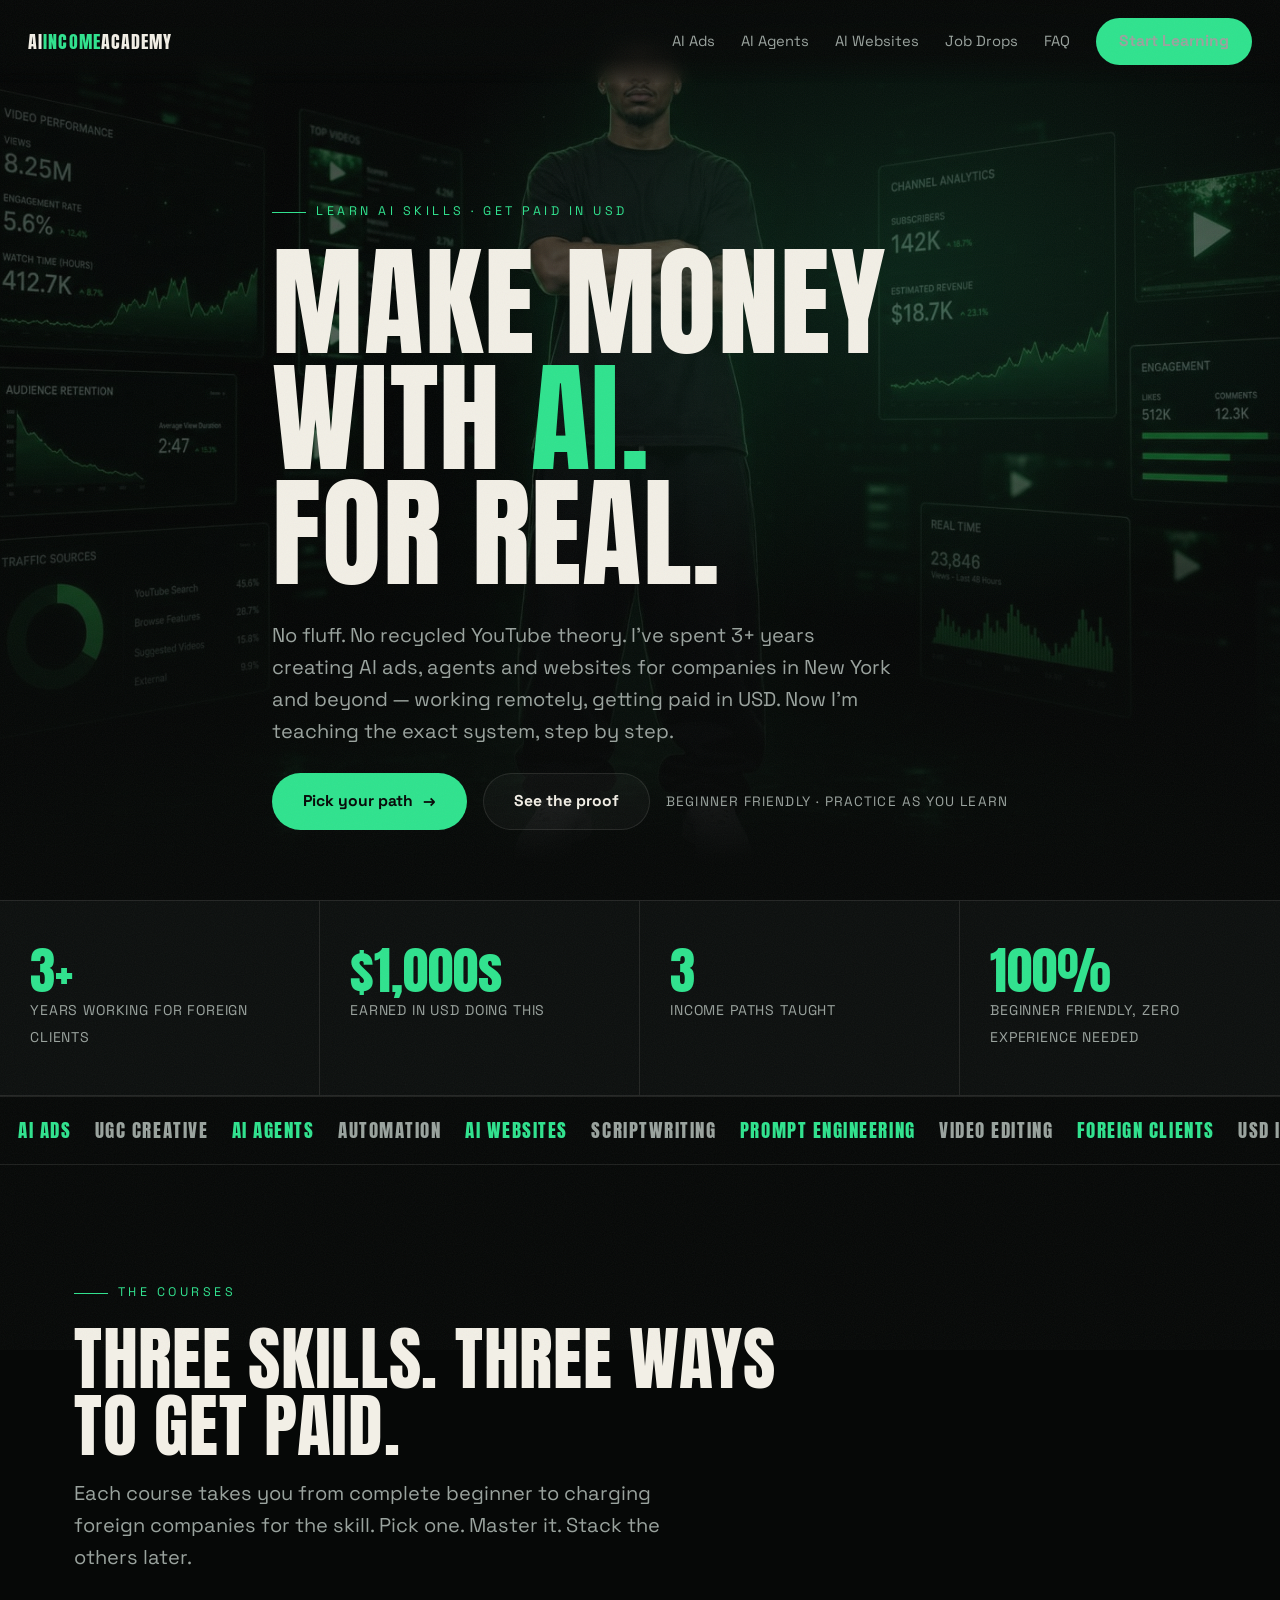
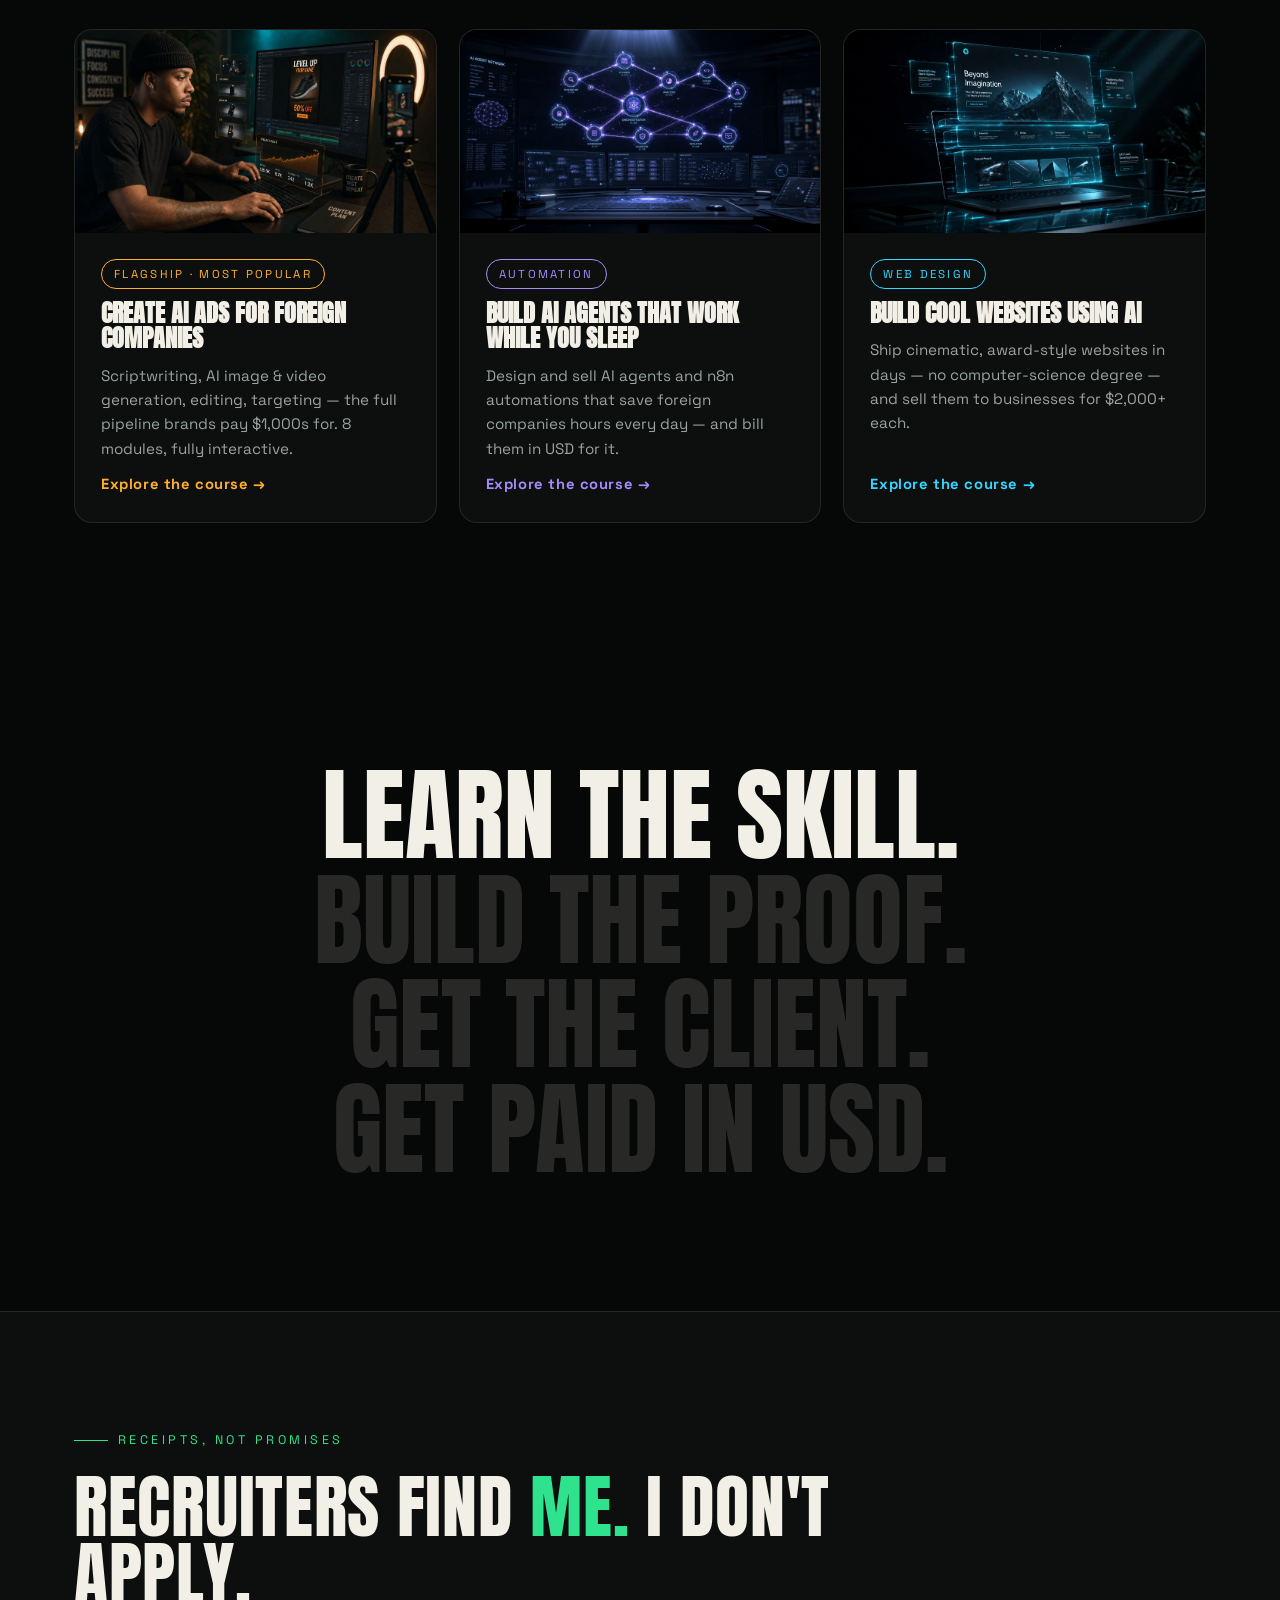
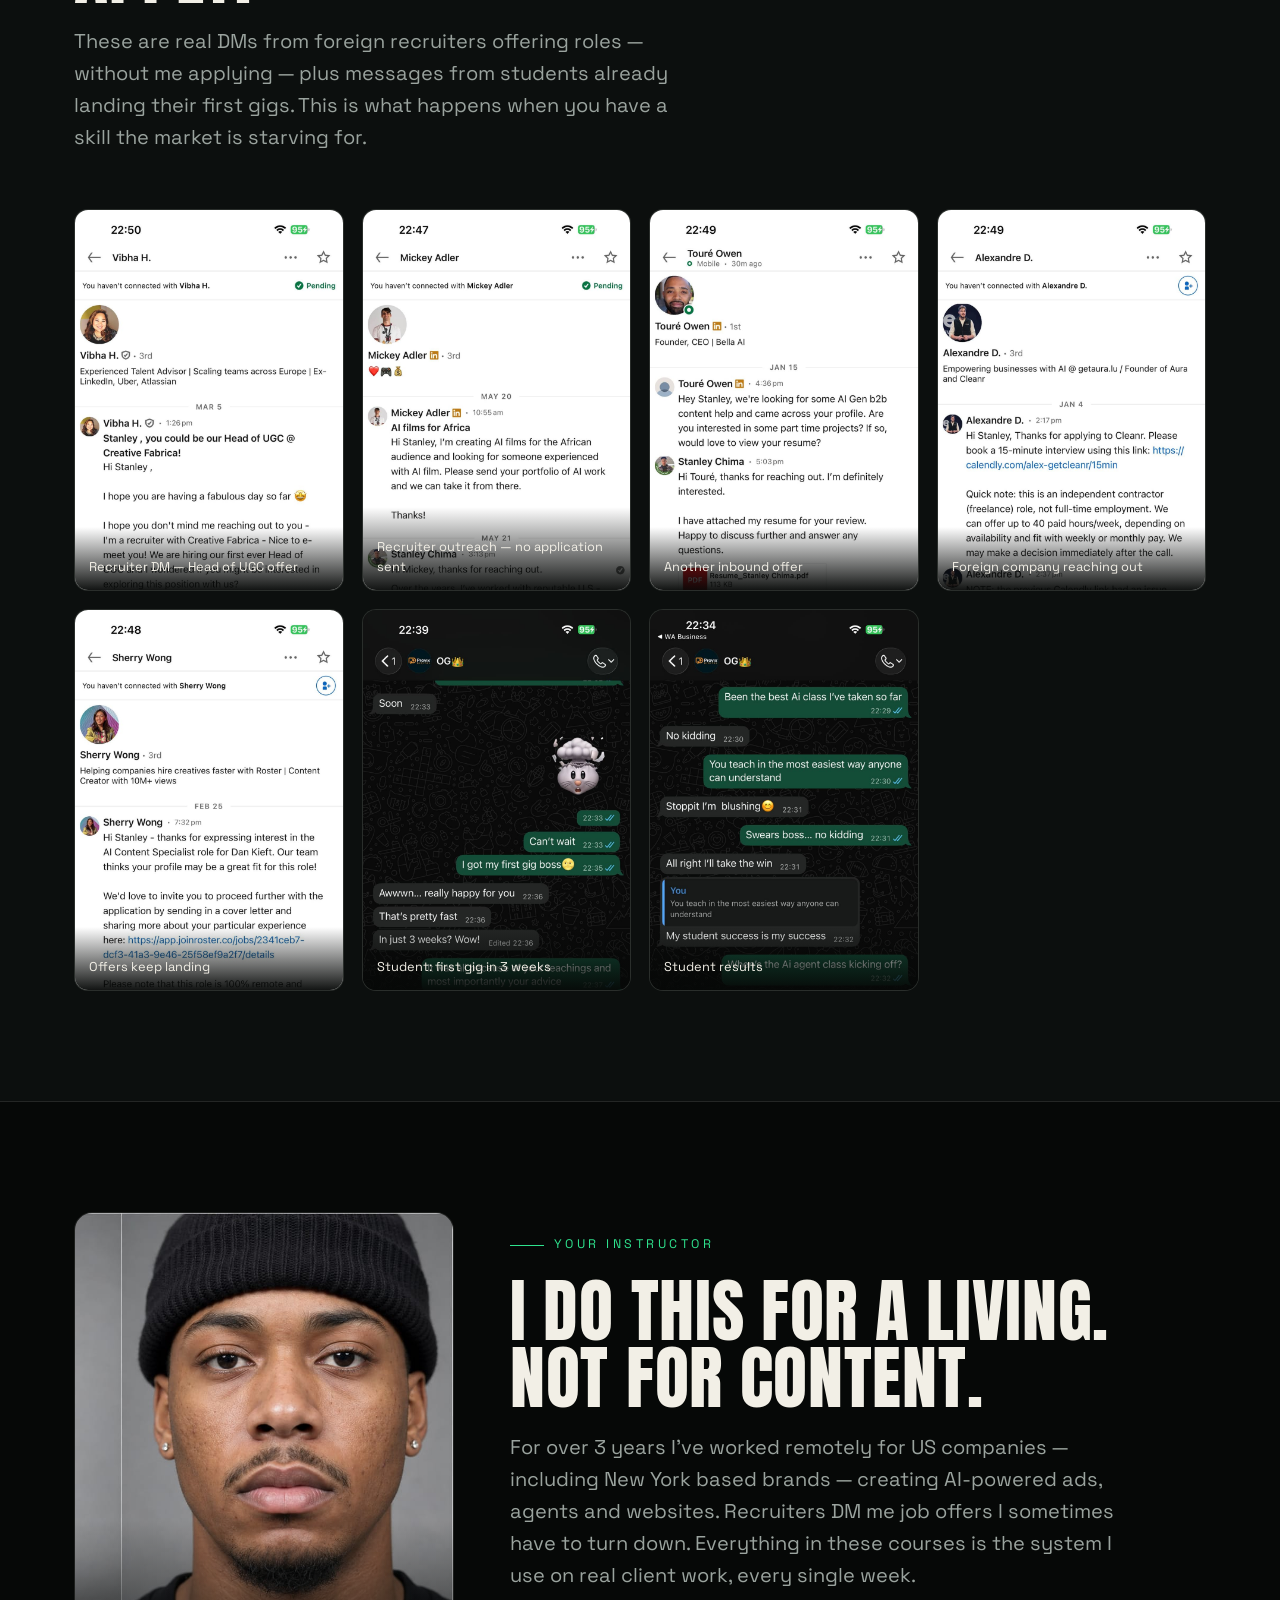
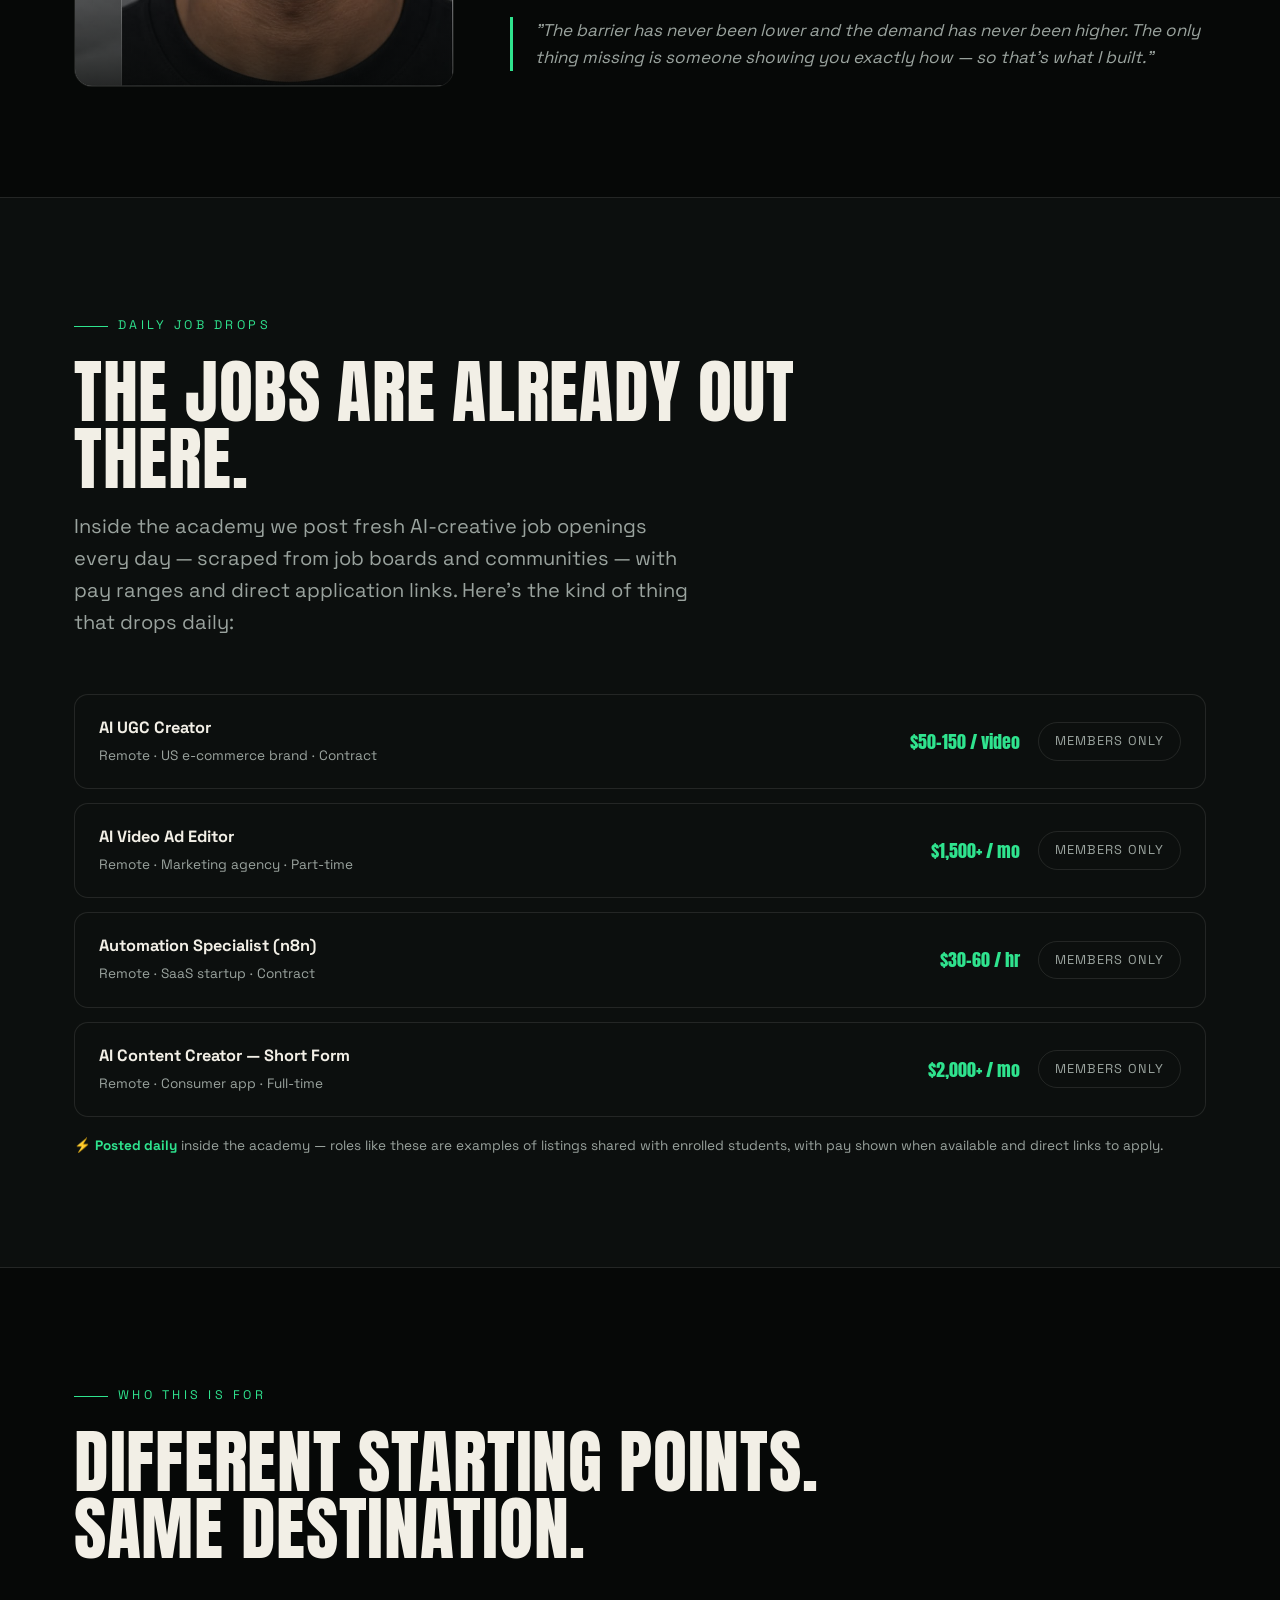
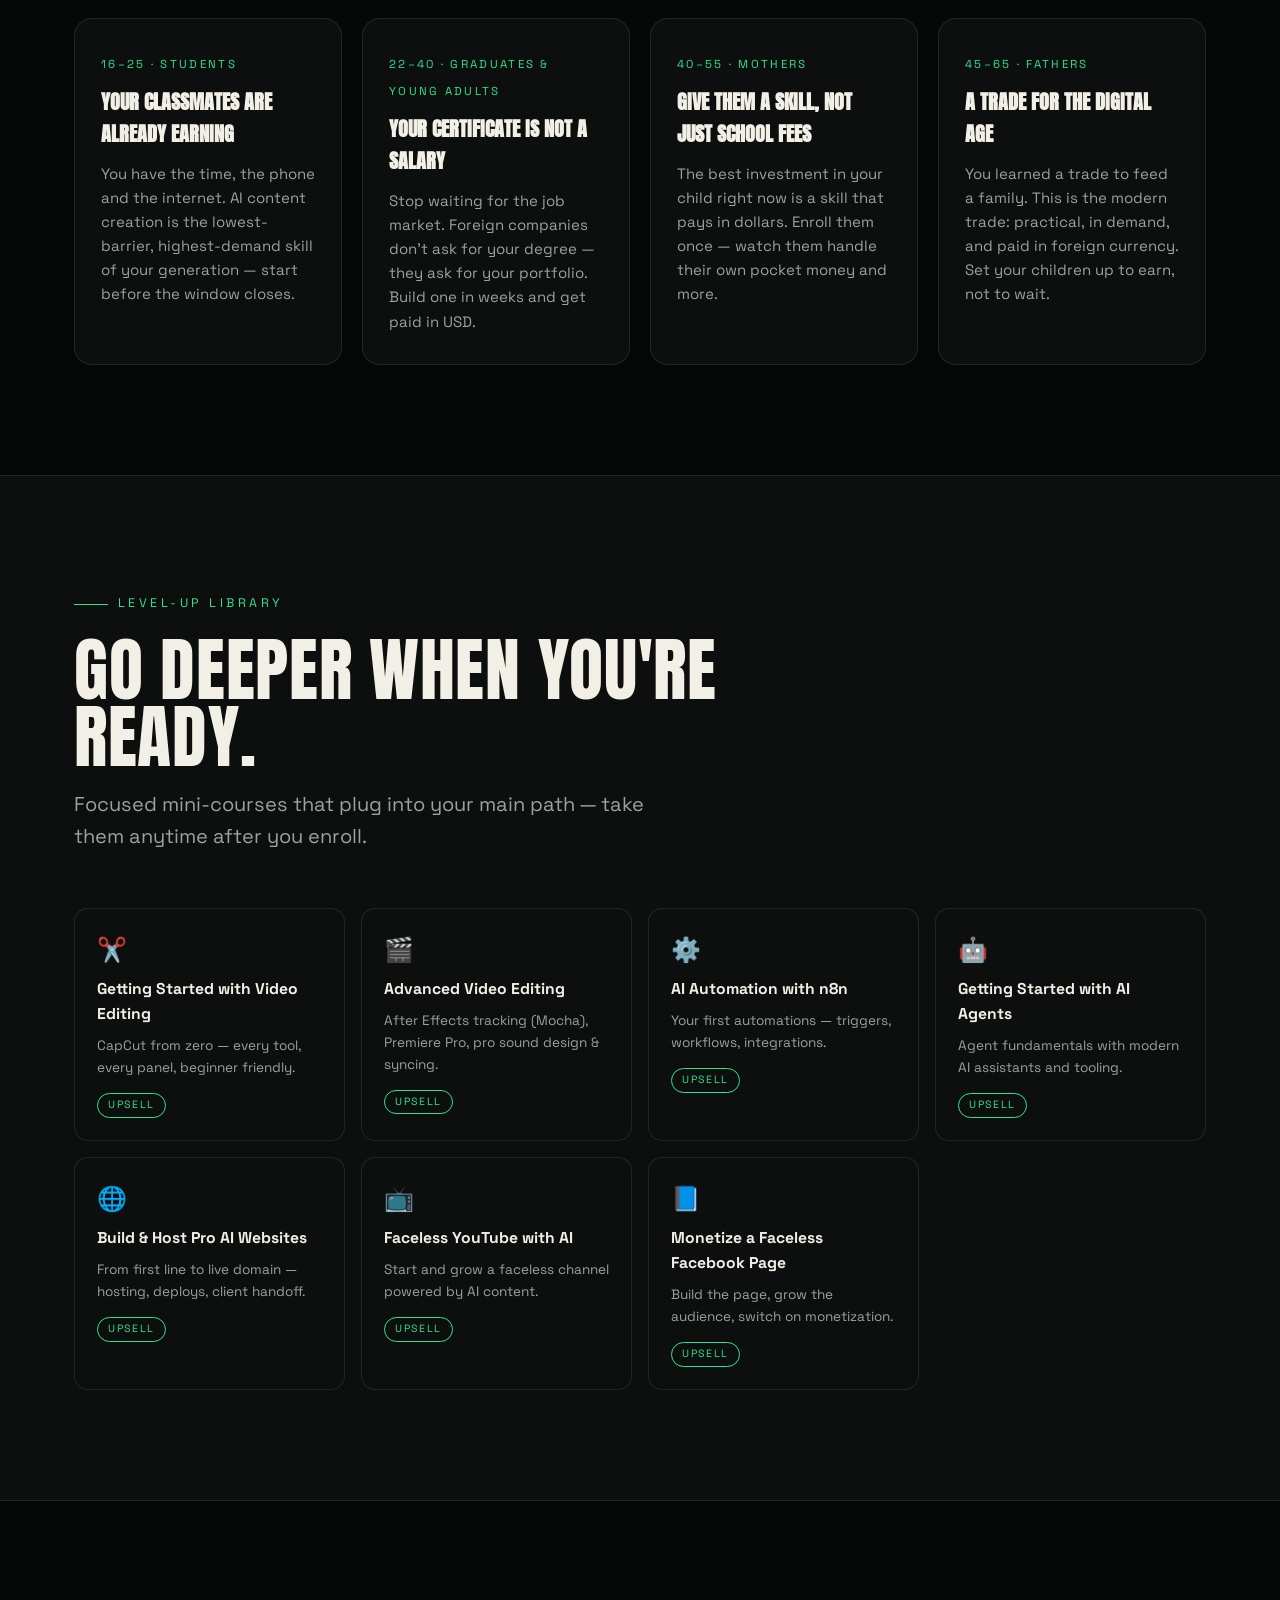
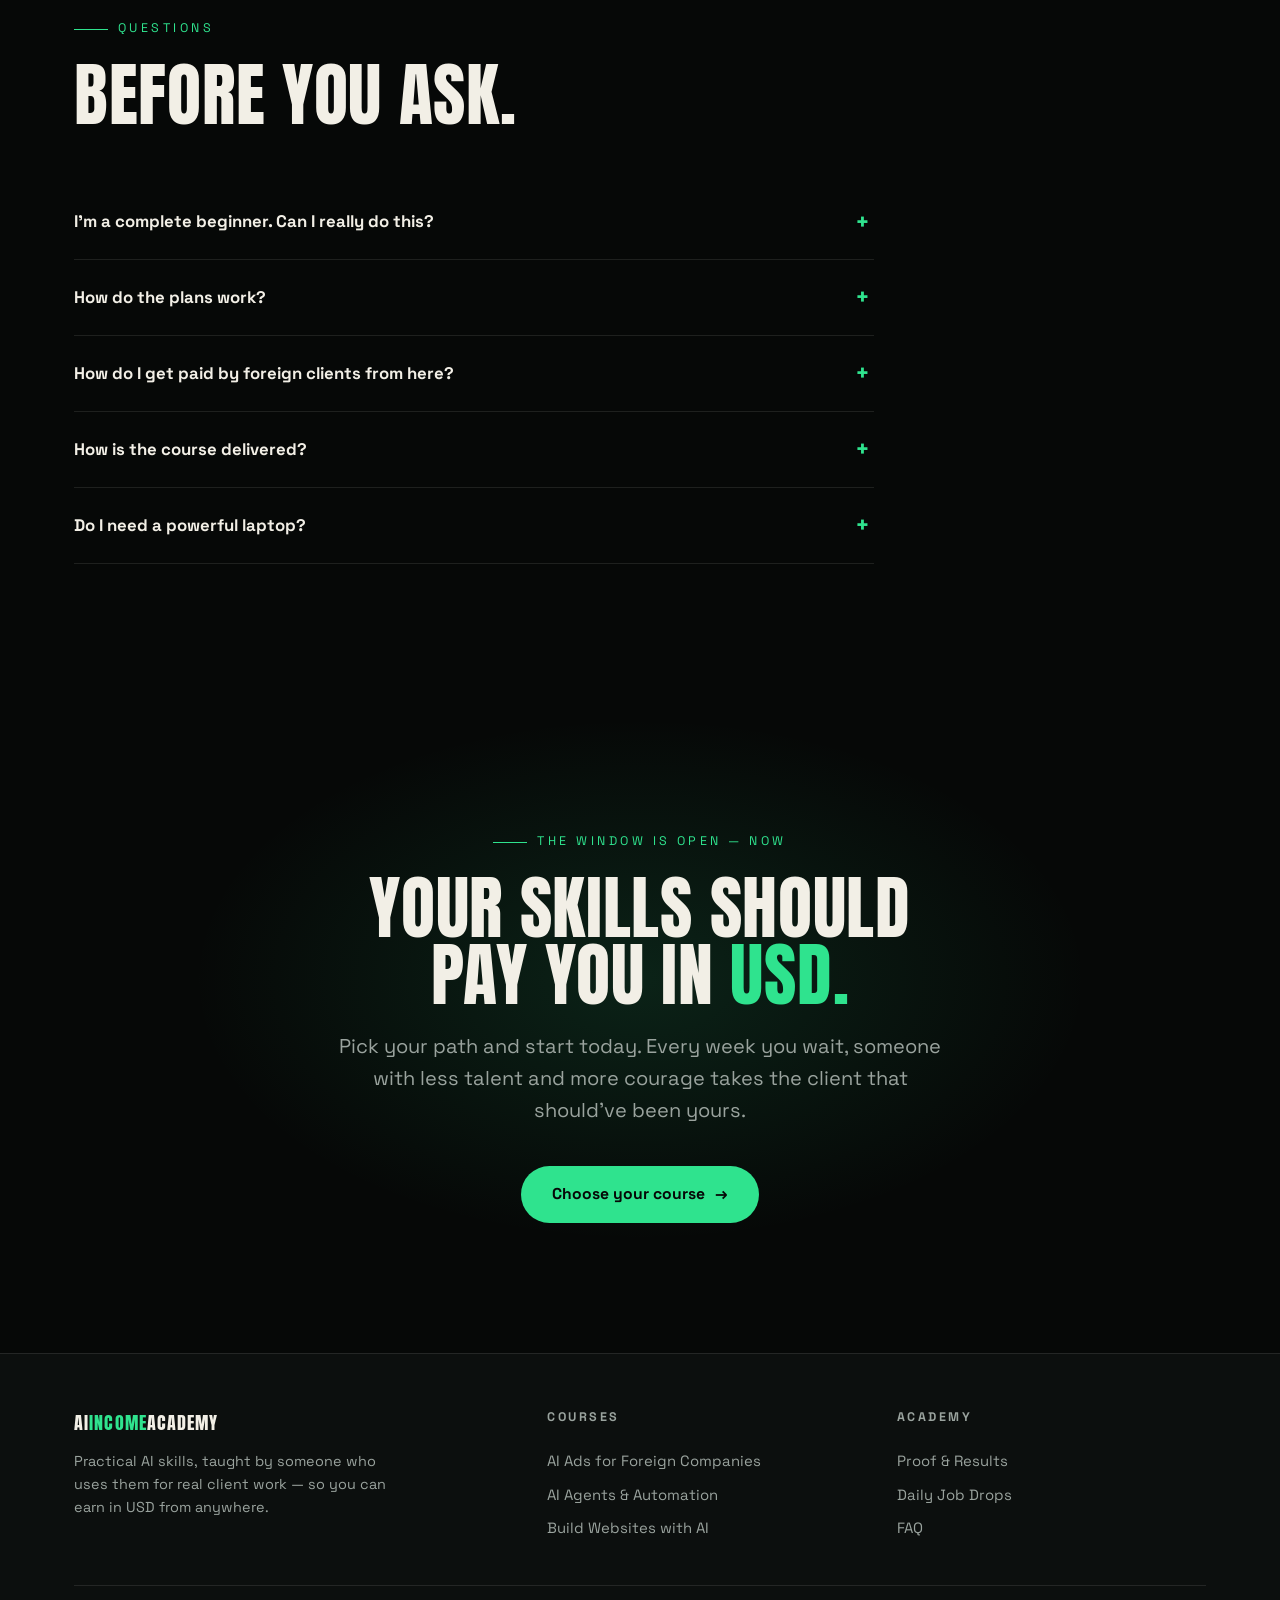
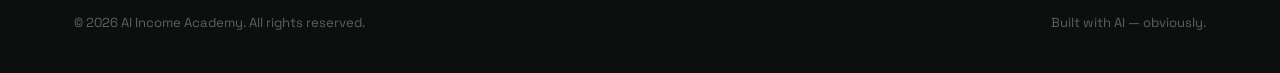
==== index.html @ a50d6d10 "AI Income Academy: cinematic landing pages for the Make Money with AI courses Hub + three course lan" ====
<!doctype html>
<html lang="en">
<head>
  <meta charset="utf-8" />
  <meta name="viewport" content="width=device-width, initial-scale=1" />
  <title>AI Income Academy — Learn AI Skills. Earn in USD.</title>
  <meta name="description" content="Learn the exact AI skills — AI ads, AI agents, AI websites — that foreign companies pay for in USD. Taught by a creator who's been doing it remotely for 3+ years." />
  <meta property="og:title" content="AI Income Academy — Learn AI Skills. Earn in USD." />
  <meta property="og:description" content="Three career paths. One goal: getting you paid in USD with AI skills." />
  <meta property="og:image" content="/assets/img/hero-hub.jpg" />
  <link rel="preconnect" href="https://fonts.googleapis.com" />
  <link rel="preconnect" href="https://fonts.gstatic.com" crossorigin />
  <link href="https://fonts.googleapis.com/css2?family=Anton&family=Space+Grotesk:wght@400;500;700&display=swap" rel="stylesheet" />
  <script>document.documentElement.classList.add("js")</script>
  <link rel="stylesheet" href="/css/styles.css" />
  <link rel="icon" href="data:image/svg+xml,<svg xmlns='http://www.w3.org/2000/svg' viewBox='0 0 100 100'><text y='.9em' font-size='90'>💸</text></svg>" />
</head>
<body>

  <nav class="nav">
    <a class="nav-logo" href="/">AI<b>INCOME</b>ACADEMY</a>
    <div class="nav-links">
      <a href="/courses/ai-ads">AI Ads</a>
      <a href="/courses/ai-agents">AI Agents</a>
      <a href="/courses/ai-websites">AI Websites</a>
      <a href="#jobs">Job Drops</a>
      <a href="#faq">FAQ</a>
      <a class="btn btn-primary" href="#courses" style="padding:10px 22px">Start Learning</a>
    </div>
  </nav>

  <!-- HERO -->
  <header class="hero">
    <div class="hero-media"><img src="/assets/img/hero-hub.jpg" alt="Instructor standing in a dark studio surrounded by holographic ad screens" /></div>
    <div class="wrap">
      <span class="kicker">Learn AI skills · Get paid in USD</span>
      <h1 class="display h-hero">
        <span class="title-line"><span>Make money</span></span>
        <span class="title-line"><span>with <span class="accent">AI.</span></span></span>
        <span class="title-line"><span>For real.</span></span>
      </h1>
      <p class="lead" style="margin-top:28px">
        No fluff. No recycled YouTube theory. I've spent 3+ years creating AI ads, agents and websites
        for companies in New York and beyond — working remotely, getting paid in USD.
        Now I'm teaching the exact system, step by step.
      </p>
      <div class="hero-sub">
        <a class="btn btn-primary" href="#courses">Pick your path <span class="arr">→</span></a>
        <a class="btn btn-ghost" href="#proof">See the proof</a>
        <span class="hero-note">Beginner friendly · Practice as you learn</span>
      </div>
    </div>
  </header>

  <!-- STATS -->
  <section class="stats">
    <div class="stats-grid">
      <div class="stat"><b data-count="3" data-suffix="+">3+</b><span>Years working for foreign clients</span></div>
      <div class="stat"><b>$1,000s</b><span>Earned in USD doing this</span></div>
      <div class="stat"><b data-count="3">3</b><span>Income paths taught</span></div>
      <div class="stat"><b data-count="100" data-suffix="%">100%</b><span>Beginner friendly, zero experience needed</span></div>
    </div>
  </section>

  <div class="marquee" aria-hidden="true">
    <div class="marquee-track">
      <em>AI ADS</em> UGC CREATIVE <em>AI AGENTS</em> AUTOMATION <em>AI WEBSITES</em> SCRIPTWRITING <em>PROMPT ENGINEERING</em> VIDEO EDITING <em>FOREIGN CLIENTS</em> USD INCOME
      <em>AI ADS</em> UGC CREATIVE <em>AI AGENTS</em> AUTOMATION <em>AI WEBSITES</em> SCRIPTWRITING <em>PROMPT ENGINEERING</em> VIDEO EDITING <em>FOREIGN CLIENTS</em> USD INCOME
    </div>
  </div>

  <!-- COURSES -->
  <section class="section" id="courses">
    <div class="wrap">
      <div class="section-head reveal">
        <span class="kicker">The Courses</span>
        <h2 class="display h-1">Three skills. Three ways to get paid.</h2>
        <p class="lead" style="margin-top:18px">Each course takes you from complete beginner to charging foreign companies for the skill. Pick one. Master it. Stack the others later.</p>
      </div>
      <div class="cards">
        <a class="card reveal" href="/courses/ai-ads" style="--card-accent:#ffb02e">
          <div class="card-media"><img src="/assets/img/hero-ads.jpg" alt="Creator editing an AI video ad surrounded by holographic storyboards" loading="lazy" /></div>
          <div class="card-body">
            <span class="card-tag">Flagship · Most popular</span>
            <h3 class="card-title">Create AI Ads for Foreign Companies</h3>
            <p class="card-text">Scriptwriting, AI image &amp; video generation, editing, targeting — the full pipeline brands pay $1,000s for. 8 modules, fully interactive.</p>
            <span class="card-cta">Explore the course →</span>
          </div>
        </a>
        <a class="card reveal" href="/courses/ai-agents" style="--card-accent:#a78bfa">
          <div class="card-media"><img src="/assets/img/hero-agents.jpg" alt="Glowing network of AI agent nodes above a desk of automation dashboards" loading="lazy" /></div>
          <div class="card-body">
            <span class="card-tag">Automation</span>
            <h3 class="card-title">Build AI Agents that Work While You Sleep</h3>
            <p class="card-text">Design and sell AI agents and n8n automations that save foreign companies hours every day — and bill them in USD for it.</p>
            <span class="card-cta">Explore the course →</span>
          </div>
        </a>
        <a class="card reveal" href="/courses/ai-websites" style="--card-accent:#36d6ff">
          <div class="card-media"><img src="/assets/img/hero-web.jpg" alt="Holographic cinematic website floating above a laptop" loading="lazy" /></div>
          <div class="card-body">
            <span class="card-tag">Web Design</span>
            <h3 class="card-title">Build Cool Websites Using AI</h3>
            <p class="card-text">Ship cinematic, award-style websites in days — no computer-science degree — and sell them to businesses for $2,000+ each.</p>
            <span class="card-cta">Explore the course →</span>
          </div>
        </a>
      </div>
    </div>
  </section>

  <!-- KINETIC MANIFESTO -->
  <section class="kinetic" aria-label="Manifesto">
    <span class="word">Learn the skill.</span>
    <span class="word">Build the proof.</span>
    <span class="word">Get the client.</span>
    <span class="word">Get paid in USD.</span>
  </section>

  <!-- PROOF -->
  <section class="section proof-band" id="proof">
    <div class="wrap">
      <div class="section-head reveal">
        <span class="kicker">Receipts, not promises</span>
        <h2 class="display h-1">Recruiters find <span class="accent">me.</span> I don't apply.</h2>
        <p class="lead" style="margin-top:18px">
          These are real DMs from foreign recruiters offering roles — without me applying — plus messages from
          students already landing their first gigs. This is what happens when you have a skill the market is starving for.
        </p>
      </div>
      <div class="proof-grid reveal">
        <figure class="proof-item"><img src="/assets/proof/job-offer-1.jpg" alt="Recruiter DM offering a Head of UGC role" loading="lazy" /><figcaption>Recruiter DM — Head of UGC offer</figcaption></figure>
        <figure class="proof-item"><img src="/assets/proof/job-offer-2.jpg" alt="Recruiter job offer message" loading="lazy" /><figcaption>Recruiter outreach — no application sent</figcaption></figure>
        <figure class="proof-item"><img src="/assets/proof/job-offer-3.jpg" alt="Recruiter job offer message" loading="lazy" /><figcaption>Another inbound offer</figcaption></figure>
        <figure class="proof-item"><img src="/assets/proof/job-offer-4.jpg" alt="Recruiter job offer message" loading="lazy" /><figcaption>Foreign company reaching out</figcaption></figure>
        <figure class="proof-item"><img src="/assets/proof/job-offer-5.jpg" alt="Recruiter job offer message" loading="lazy" /><figcaption>Offers keep landing</figcaption></figure>
        <figure class="proof-item"><img src="/assets/proof/review-1.jpg" alt="Student message about landing their first gig in 3 weeks" loading="lazy" /><figcaption>Student: first gig in 3 weeks</figcaption></figure>
        <figure class="proof-item"><img src="/assets/proof/review-2.jpg" alt="Student review message" loading="lazy" /><figcaption>Student results</figcaption></figure>
      </div>
    </div>
  </section>

  <!-- TUTOR -->
  <section class="section">
    <div class="wrap tutor">
      <div class="tutor-photo reveal"><img src="/assets/img/tutor-sheet.jpg" alt="Your instructor" /></div>
      <div class="reveal">
        <span class="kicker">Your instructor</span>
        <h2 class="display h-1">I do this for a living. Not for content.</h2>
        <p class="lead" style="margin-top:20px">
          For over 3 years I've worked remotely for US companies — including New York based brands — creating
          AI-powered ads, agents and websites. Recruiters DM me job offers I sometimes have to turn down.
          Everything in these courses is the system I use on real client work, every single week.
        </p>
        <p class="tutor-quote">
          "The barrier has never been lower and the demand has never been higher.
          The only thing missing is someone showing you exactly how — so that's what I built."
        </p>
      </div>
    </div>
  </section>

  <!-- JOB DROPS -->
  <section class="section proof-band" id="jobs">
    <div class="wrap">
      <div class="section-head reveal">
        <span class="kicker">Daily job drops</span>
        <h2 class="display h-1">The jobs are already out there.</h2>
        <p class="lead" style="margin-top:18px">
          Inside the academy we post fresh AI-creative job openings every day — scraped from job boards and
          communities — with pay ranges and direct application links. Here's the kind of thing that drops daily:
        </p>
      </div>
      <div class="jobs reveal">
        <div class="job">
          <div class="job-role"><b>AI UGC Creator</b><span>Remote · US e-commerce brand · Contract</span></div>
          <div class="job-pay">$50–150 / video</div>
          <span class="job-apply">Members only</span>
        </div>
        <div class="job">
          <div class="job-role"><b>AI Video Ad Editor</b><span>Remote · Marketing agency · Part-time</span></div>
          <div class="job-pay">$1,500+ / mo</div>
          <span class="job-apply">Members only</span>
        </div>
        <div class="job">
          <div class="job-role"><b>Automation Specialist (n8n)</b><span>Remote · SaaS startup · Contract</span></div>
          <div class="job-pay">$30–60 / hr</div>
          <span class="job-apply">Members only</span>
        </div>
        <div class="job">
          <div class="job-role"><b>AI Content Creator — Short Form</b><span>Remote · Consumer app · Full-time</span></div>
          <div class="job-pay">$2,000+ / mo</div>
          <span class="job-apply">Members only</span>
        </div>
      </div>
      <p class="jobs-note reveal">⚡ <b>Posted daily</b> inside the academy — roles like these are examples of listings shared with enrolled students, with pay shown when available and direct links to apply.</p>
    </div>
  </section>

  <!-- WHO IT'S FOR -->
  <section class="section">
    <div class="wrap">
      <div class="section-head reveal">
        <span class="kicker">Who this is for</span>
        <h2 class="display h-1">Different starting points. Same destination.</h2>
      </div>
      <div class="hooks">
        <div class="hook reveal">
          <span class="hook-age">16–25 · Students</span>
          <h3>Your classmates are already earning</h3>
          <p>You have the time, the phone and the internet. AI content creation is the lowest-barrier, highest-demand skill of your generation — start before the window closes.</p>
        </div>
        <div class="hook reveal">
          <span class="hook-age">22–40 · Graduates &amp; young adults</span>
          <h3>Your certificate is not a salary</h3>
          <p>Stop waiting for the job market. Foreign companies don't ask for your degree — they ask for your portfolio. Build one in weeks and get paid in USD.</p>
        </div>
        <div class="hook reveal">
          <span class="hook-age">40–55 · Mothers</span>
          <h3>Give them a skill, not just school fees</h3>
          <p>The best investment in your child right now is a skill that pays in dollars. Enroll them once — watch them handle their own pocket money and more.</p>
        </div>
        <div class="hook reveal">
          <span class="hook-age">45–65 · Fathers</span>
          <h3>A trade for the digital age</h3>
          <p>You learned a trade to feed a family. This is the modern trade: practical, in demand, and paid in foreign currency. Set your children up to earn, not to wait.</p>
        </div>
      </div>
    </div>
  </section>

  <!-- UPSELLS -->
  <section class="section proof-band">
    <div class="wrap">
      <div class="section-head reveal">
        <span class="kicker">Level-up library</span>
        <h2 class="display h-1">Go deeper when you're ready.</h2>
        <p class="lead" style="margin-top:18px">Focused mini-courses that plug into your main path — take them anytime after you enroll.</p>
      </div>
      <div class="upsells reveal">
        <div class="upsell"><span class="u-icon">✂️</span><b>Getting Started with Video Editing</b><span>CapCut from zero — every tool, every panel, beginner friendly.</span><span class="u-soon">Upsell</span></div>
        <div class="upsell"><span class="u-icon">🎬</span><b>Advanced Video Editing</b><span>After Effects tracking (Mocha), Premiere Pro, pro sound design &amp; syncing.</span><span class="u-soon">Upsell</span></div>
        <div class="upsell"><span class="u-icon">⚙️</span><b>AI Automation with n8n</b><span>Your first automations — triggers, workflows, integrations.</span><span class="u-soon">Upsell</span></div>
        <div class="upsell"><span class="u-icon">🤖</span><b>Getting Started with AI Agents</b><span>Agent fundamentals with modern AI assistants and tooling.</span><span class="u-soon">Upsell</span></div>
        <div class="upsell"><span class="u-icon">🌐</span><b>Build &amp; Host Pro AI Websites</b><span>From first line to live domain — hosting, deploys, client handoff.</span><span class="u-soon">Upsell</span></div>
        <div class="upsell"><span class="u-icon">📺</span><b>Faceless YouTube with AI</b><span>Start and grow a faceless channel powered by AI content.</span><span class="u-soon">Upsell</span></div>
        <div class="upsell"><span class="u-icon">📘</span><b>Monetize a Faceless Facebook Page</b><span>Build the page, grow the audience, switch on monetization.</span><span class="u-soon">Upsell</span></div>
      </div>
    </div>
  </section>

  <!-- FAQ -->
  <section class="section" id="faq">
    <div class="wrap">
      <div class="section-head reveal">
        <span class="kicker">Questions</span>
        <h2 class="display h-1">Before you ask.</h2>
      </div>
      <div class="faq reveal">
        <details>
          <summary>I'm a complete beginner. Can I really do this?</summary>
          <p>Yes — every course starts from absolute zero and is packed with exercises and tasks so you practice as you learn. If you can use a smartphone and a browser, you have everything you need to start.</p>
        </details>
        <details>
          <summary>How do the plans work?</summary>
          <p>Each course is a one-time payment (no subscriptions) with two tiers: STANDARD unlocks the core modules, PREMIUM unlocks everything — including the advanced sections, monetization playbooks and daily job drops.</p>
        </details>
        <details>
          <summary>How do I get paid by foreign clients from here?</summary>
          <p>The final module of the flagship course covers exactly this: finding foreign clients, the platforms that work, setting up your profile so recruiters come to you, negotiating in USD, and receiving payments with a US bank account.</p>
        </details>
        <details>
          <summary>How is the course delivered?</summary>
          <p>Video lessons hosted on a dedicated course site — watch directly on the page, module by module. After payment you get your private access link and sign-up instructions immediately.</p>
        </details>
        <details>
          <summary>Do I need a powerful laptop?</summary>
          <p>No. The AI tools we use run in the cloud — the heavy lifting happens on their servers, not your machine. A basic laptop or even a good phone gets you through most of the coursework.</p>
        </details>
      </div>
    </div>
  </section>

  <!-- FINALE -->
  <section class="finale">
    <span class="kicker" style="justify-content:center">The window is open — now</span>
    <h2 class="display h-1">Your skills should<br />pay you in <span class="accent">USD.</span></h2>
    <p class="lead">Pick your path and start today. Every week you wait, someone with less talent and more courage takes the client that should've been yours.</p>
    <a class="btn btn-primary" href="#courses">Choose your course <span class="arr">→</span></a>
  </section>

  <!-- FOOTER -->
  <footer class="footer">
    <div class="wrap">
      <div class="footer-grid">
        <div class="footer-brand">
          <span class="nav-logo">AI<b>INCOME</b>ACADEMY</span>
          <p>Practical AI skills, taught by someone who uses them for real client work — so you can earn in USD from anywhere.</p>
        </div>
        <div>
          <h4>Courses</h4>
          <a href="/courses/ai-ads">AI Ads for Foreign Companies</a>
          <a href="/courses/ai-agents">AI Agents &amp; Automation</a>
          <a href="/courses/ai-websites">Build Websites with AI</a>
        </div>
        <div>
          <h4>Academy</h4>
          <a href="#proof">Proof &amp; Results</a>
          <a href="#jobs">Daily Job Drops</a>
          <a href="#faq">FAQ</a>
        </div>
      </div>
      <div class="footer-bottom">
        <span>© 2026 AI Income Academy. All rights reserved.</span>
        <span>Built with AI — obviously.</span>
      </div>
    </div>
  </footer>

  <script src="/js/app.js"></script>
</body>
</html>
---- css/styles.css ----
/* ============================================================
   AI INCOME ACADEMY — cinematic dark design system
   Accent themes: hub = emerald · ads = amber · agents = violet · web = cyan
   ============================================================ */

:root {
  --ink: #060807;
  --ink-2: #0c0f0e;
  --ink-3: #131715;
  --bone: #f2efe6;
  --muted: #9aa39e;
  --line: rgba(242, 239, 230, 0.1);
  --accent: #2fe38e;          /* emerald default (hub) */
  --accent-soft: rgba(47, 227, 142, 0.12);
  --accent-glow: rgba(47, 227, 142, 0.35);
  --font-display: "Anton", "Arial Narrow", sans-serif;
  --font-body: "Space Grotesk", "Segoe UI", sans-serif;
  --radius: 18px;
}

.theme-ads {
  --accent: #ffb02e;
  --accent-soft: rgba(255, 176, 46, 0.12);
  --accent-glow: rgba(255, 176, 46, 0.35);
}
.theme-agents {
  --accent: #a78bfa;
  --accent-soft: rgba(167, 139, 250, 0.12);
  --accent-glow: rgba(167, 139, 250, 0.35);
}
.theme-web {
  --accent: #36d6ff;
  --accent-soft: rgba(54, 214, 255, 0.12);
  --accent-glow: rgba(54, 214, 255, 0.35);
}

* { margin: 0; padding: 0; box-sizing: border-box; }

html { scroll-behavior: smooth; }

body {
  background: var(--ink);
  color: var(--bone);
  font-family: var(--font-body);
  font-size: 17px;
  line-height: 1.6;
  overflow-x: hidden;
  -webkit-font-smoothing: antialiased;
}

/* film grain */
body::after {
  content: "";
  position: fixed;
  inset: -50%;
  pointer-events: none;
  z-index: 9999;
  opacity: 0.05;
  background-image: url("data:image/svg+xml,%3Csvg xmlns='http://www.w3.org/2000/svg' width='300' height='300'%3E%3Cfilter id='n'%3E%3CfeTurbulence type='fractalNoise' baseFrequency='0.9' numOctaves='2'/%3E%3C/filter%3E%3Crect width='300' height='300' filter='url(%23n)'/%3E%3C/svg%3E");
  animation: grain 8s steps(10) infinite;
}
@keyframes grain {
  0%, 100% { transform: translate(0, 0); }
  20% { transform: translate(-3%, 2%); }
  40% { transform: translate(2%, -3%); }
  60% { transform: translate(-2%, -2%); }
  80% { transform: translate(3%, 3%); }
}

::selection { background: var(--accent); color: var(--ink); }

img { max-width: 100%; display: block; }
a { color: inherit; text-decoration: none; }

.wrap { max-width: 1180px; margin: 0 auto; padding: 0 24px; }

/* ---------- typography ---------- */
.display {
  font-family: var(--font-display);
  font-weight: 400;
  text-transform: uppercase;
  line-height: 0.95;
  letter-spacing: 0.01em;
}
.h-hero { font-size: clamp(3rem, 9.5vw, 8.5rem); }
.h-1 { font-size: clamp(2.2rem, 5.5vw, 4.5rem); }
.h-2 { font-size: clamp(1.5rem, 3.4vw, 2.6rem); }

.kicker {
  display: inline-flex;
  align-items: center;
  gap: 10px;
  font-size: 0.78rem;
  letter-spacing: 0.28em;
  text-transform: uppercase;
  color: var(--accent);
  margin-bottom: 22px;
}
.kicker::before {
  content: "";
  width: 34px;
  height: 1px;
  background: var(--accent);
}

.lead { color: var(--muted); font-size: clamp(1rem, 1.6vw, 1.25rem); max-width: 620px; }
.accent { color: var(--accent); }

/* ---------- nav ---------- */
.nav {
  position: fixed;
  top: 0; left: 0; right: 0;
  z-index: 100;
  display: flex;
  align-items: center;
  justify-content: space-between;
  padding: 18px 28px;
  background: linear-gradient(rgba(6, 8, 7, 0.92), rgba(6, 8, 7, 0.75) 70%, transparent);
  backdrop-filter: blur(8px);
}
.nav-logo {
  font-family: var(--font-display);
  font-size: 1.15rem;
  letter-spacing: 0.06em;
  text-transform: uppercase;
}
.nav-logo b { color: var(--accent); font-weight: 400; }
.nav-links { display: flex; gap: 26px; align-items: center; font-size: 0.92rem; }
.nav-links a { color: var(--muted); transition: color 0.25s; }
.nav-links a:hover { color: var(--bone); }
.nav-links a.active { color: var(--accent); }

/* ---------- buttons ---------- */
.btn {
  display: inline-flex;
  align-items: center;
  gap: 10px;
  padding: 15px 30px;
  border-radius: 999px;
  font-weight: 700;
  font-size: 0.98rem;
  border: 1px solid transparent;
  cursor: pointer;
  transition: transform 0.25s, box-shadow 0.25s, background 0.25s, color 0.25s;
}
.btn-primary {
  background: var(--accent);
  color: var(--ink);
  box-shadow: 0 0 0 rgba(0,0,0,0);
}
.btn-primary:hover {
  transform: translateY(-3px);
  box-shadow: 0 14px 40px var(--accent-glow);
}
.btn-ghost {
  border-color: var(--line);
  color: var(--bone);
  background: rgba(242, 239, 230, 0.03);
}
.btn-ghost:hover { border-color: var(--accent); color: var(--accent); }
.btn .arr { transition: transform 0.25s; }
.btn:hover .arr { transform: translateX(4px); }

/* ---------- hero ---------- */
.hero {
  position: relative;
  min-height: 100svh;
  display: flex;
  align-items: flex-end;
  padding: 140px 0 70px;
  isolation: isolate;
}
.hero-media {
  position: absolute;
  inset: 0;
  z-index: -2;
  overflow: hidden;
}
.hero-media img {
  width: 100%;
  height: 100%;
  object-fit: cover;
  opacity: 0.55;
  transform: scale(1.08);
  animation: heroDrift 18s ease-in-out infinite alternate;
}
@keyframes heroDrift {
  from { transform: scale(1.08) translateY(0); }
  to { transform: scale(1.16) translateY(-2.5%); }
}
.hero::before {
  content: "";
  position: absolute;
  inset: 0;
  z-index: -1;
  background:
    radial-gradient(60% 60% at 70% 30%, var(--accent-soft), transparent 65%),
    linear-gradient(180deg, rgba(6,8,7,0.55) 0%, rgba(6,8,7,0.25) 45%, var(--ink) 96%);
}
.hero-sub {
  margin-top: 26px;
  display: flex;
  gap: 16px;
  flex-wrap: wrap;
  align-items: center;
}
.hero-note { color: var(--muted); font-size: 0.85rem; letter-spacing: 0.08em; text-transform: uppercase; }

/* title reveal */
.title-line { display: block; overflow: hidden; }
.title-line span {
  display: inline-block;
  transform: translateY(110%);
  animation: riseIn 0.9s cubic-bezier(0.16, 1, 0.3, 1) forwards;
}
.title-line:nth-child(2) span { animation-delay: 0.12s; }
.title-line:nth-child(3) span { animation-delay: 0.24s; }
@keyframes riseIn { to { transform: translateY(0); } }

/* ---------- stats strip ---------- */
.stats {
  border-top: 1px solid var(--line);
  border-bottom: 1px solid var(--line);
  background: var(--ink-2);
}
.stats-grid {
  display: grid;
  grid-template-columns: repeat(auto-fit, minmax(200px, 1fr));
}
.stat {
  padding: 44px 30px;
  border-right: 1px solid var(--line);
}
.stat:last-child { border-right: none; }
.stat b {
  font-family: var(--font-display);
  font-weight: 400;
  font-size: clamp(2rem, 4vw, 3.2rem);
  color: var(--accent);
  display: block;
  line-height: 1;
}
.stat span { color: var(--muted); font-size: 0.88rem; letter-spacing: 0.06em; text-transform: uppercase; }

/* ---------- marquee ---------- */
.marquee {
  overflow: hidden;
  border-top: 1px solid var(--line);
  border-bottom: 1px solid var(--line);
  padding: 18px 0;
  white-space: nowrap;
}
.marquee-track {
  display: inline-block;
  animation: marquee 30s linear infinite;
  font-family: var(--font-display);
  text-transform: uppercase;
  font-size: 1.2rem;
  letter-spacing: 0.08em;
  color: var(--muted);
}
.marquee-track em { color: var(--accent); font-style: normal; margin: 0 18px; }
@keyframes marquee { to { transform: translateX(-50%); } }

/* ---------- sections ---------- */
.section { padding: 110px 0; position: relative; }
.section-tight { padding: 70px 0; }
.section-head { margin-bottom: 56px; max-width: 760px; }

/* scroll reveal — hidden state only when JS is running (html.js) */
html.js .reveal {
  opacity: 0;
  transform: translateY(36px);
  transition: opacity 0.8s cubic-bezier(0.16, 1, 0.3, 1), transform 0.8s cubic-bezier(0.16, 1, 0.3, 1);
}
html.js .reveal.in { opacity: 1; transform: none; }

/* ---------- course cards ---------- */
.cards {
  display: grid;
  grid-template-columns: repeat(auto-fit, minmax(300px, 1fr));
  gap: 22px;
}
.card {
  position: relative;
  border: 1px solid var(--line);
  border-radius: var(--radius);
  overflow: hidden;
  background: var(--ink-2);
  transition: transform 0.35s cubic-bezier(0.16, 1, 0.3, 1), border-color 0.35s, box-shadow 0.35s;
  display: flex;
  flex-direction: column;
}
.card:hover {
  transform: translateY(-8px);
  border-color: var(--card-accent, var(--accent));
  box-shadow: 0 24px 60px rgba(0, 0, 0, 0.55);
}
.card-media { aspect-ratio: 16/9; overflow: hidden; background: var(--ink-3); }
.card-media img {
  width: 100%; height: 100%; object-fit: cover;
  transition: transform 0.6s cubic-bezier(0.16, 1, 0.3, 1);
}
.card:hover .card-media img { transform: scale(1.06); }
.card-body { padding: 26px; display: flex; flex-direction: column; gap: 12px; flex: 1; }
.card-tag {
  align-self: flex-start;
  font-size: 0.72rem;
  letter-spacing: 0.2em;
  text-transform: uppercase;
  color: var(--card-accent, var(--accent));
  border: 1px solid currentColor;
  border-radius: 999px;
  padding: 5px 12px;
}
.card-title { font-family: var(--font-display); font-size: 1.5rem; text-transform: uppercase; line-height: 1.05; }
.card-text { color: var(--muted); font-size: 0.95rem; flex: 1; }
.card-cta {
  color: var(--card-accent, var(--accent));
  font-weight: 700;
  font-size: 0.92rem;
  letter-spacing: 0.04em;
}

/* ---------- proof wall ---------- */
.proof-band { background: var(--ink-2); border-top: 1px solid var(--line); border-bottom: 1px solid var(--line); }
.proof-grid {
  display: grid;
  grid-template-columns: repeat(auto-fill, minmax(220px, 1fr));
  gap: 18px;
}
.proof-item {
  border: 1px solid var(--line);
  border-radius: 14px;
  overflow: hidden;
  background: var(--ink-3);
  position: relative;
  transition: transform 0.3s, border-color 0.3s;
}
.proof-item:hover { transform: translateY(-5px) rotate(-0.5deg); border-color: var(--accent); }
.proof-item img { width: 100%; height: 380px; object-fit: cover; object-position: top; }
.proof-item figcaption {
  position: absolute;
  left: 0; right: 0; bottom: 0;
  padding: 30px 14px 12px;
  font-size: 0.8rem;
  color: var(--bone);
  background: linear-gradient(transparent, rgba(6, 8, 7, 0.95));
}

/* ---------- curriculum accordion ---------- */
.modules { display: flex; flex-direction: column; gap: 14px; }
.module {
  border: 1px solid var(--line);
  border-radius: var(--radius);
  background: var(--ink-2);
  overflow: hidden;
}
.module summary {
  list-style: none;
  cursor: pointer;
  display: flex;
  align-items: center;
  gap: 20px;
  padding: 24px 26px;
  transition: background 0.25s;
}
.module summary::-webkit-details-marker { display: none; }
.module summary:hover { background: var(--ink-3); }
.module-num {
  font-family: var(--font-display);
  font-size: 1.6rem;
  color: var(--accent);
  min-width: 52px;
}
.module-title { font-family: var(--font-display); text-transform: uppercase; font-size: 1.25rem; flex: 1; }
.module-meta { color: var(--muted); font-size: 0.82rem; white-space: nowrap; }
.module-chev {
  width: 30px; height: 30px;
  border: 1px solid var(--line);
  border-radius: 50%;
  display: grid;
  place-items: center;
  color: var(--accent);
  transition: transform 0.3s;
  flex-shrink: 0;
}
.module[open] .module-chev { transform: rotate(45deg); border-color: var(--accent); }
.module-body { padding: 4px 26px 26px 98px; }
.lesson {
  display: flex;
  align-items: center;
  gap: 12px;
  padding: 13px 0;
  border-top: 1px dashed var(--line);
  color: var(--muted);
  font-size: 0.97rem;
}
.lesson:first-child { border-top: none; }
.lesson .dot { width: 6px; height: 6px; border-radius: 50%; background: var(--accent); flex-shrink: 0; }
.lesson .lock {
  margin-left: auto;
  font-size: 0.68rem;
  letter-spacing: 0.14em;
  text-transform: uppercase;
  padding: 3px 10px;
  border-radius: 999px;
  border: 1px solid var(--line);
  color: var(--muted);
  white-space: nowrap;
}
.lesson .lock.premium { color: var(--accent); border-color: var(--accent); }
.lesson.free-tag .lock { color: #7fe3a8; border-color: #7fe3a8; }

/* ---------- pricing ---------- */
.pricing {
  display: grid;
  grid-template-columns: repeat(auto-fit, minmax(300px, 1fr));
  gap: 24px;
  max-width: 900px;
  margin: 0 auto;
}
.price-card {
  border: 1px solid var(--line);
  border-radius: var(--radius);
  padding: 42px 36px;
  background: var(--ink-2);
  position: relative;
  display: flex;
  flex-direction: column;
  gap: 20px;
}
.price-card.featured {
  border-color: var(--accent);
  background: linear-gradient(180deg, var(--accent-soft), var(--ink-2) 55%);
  box-shadow: 0 30px 80px rgba(0, 0, 0, 0.5);
}
.price-badge {
  position: absolute;
  top: -13px; right: 26px;
  background: var(--accent);
  color: var(--ink);
  font-size: 0.7rem;
  font-weight: 700;
  letter-spacing: 0.16em;
  text-transform: uppercase;
  padding: 6px 14px;
  border-radius: 999px;
}
.price-name { font-family: var(--font-display); text-transform: uppercase; font-size: 1.3rem; }
.price-amount { font-family: var(--font-display); font-size: 3.4rem; line-height: 1; }
.price-amount small { font-size: 1rem; color: var(--muted); font-family: var(--font-body); }
.price-list { list-style: none; display: flex; flex-direction: column; gap: 12px; flex: 1; }
.price-list li { display: flex; gap: 12px; color: var(--muted); font-size: 0.95rem; align-items: flex-start; }
.price-list li::before { content: "✓"; color: var(--accent); font-weight: 700; }
.price-list li.no::before { content: "×"; color: #5a625d; }
.price-list li.no { opacity: 0.5; }

/* ---------- hooks / demographics ---------- */
.hooks { display: grid; grid-template-columns: repeat(auto-fit, minmax(260px, 1fr)); gap: 20px; }
.hook {
  border: 1px solid var(--line);
  border-radius: var(--radius);
  padding: 30px 26px;
  background: var(--ink-2);
  transition: border-color 0.3s, transform 0.3s;
}
.hook:hover { border-color: var(--accent); transform: translateY(-6px); }
.hook-age { font-size: 0.72rem; letter-spacing: 0.2em; text-transform: uppercase; color: var(--accent); }
.hook h3 { font-family: var(--font-display); text-transform: uppercase; font-size: 1.25rem; margin: 10px 0 12px; }
.hook p { color: var(--muted); font-size: 0.94rem; }

/* ---------- job drops ---------- */
.jobs { display: flex; flex-direction: column; gap: 14px; }
.job {
  display: grid;
  grid-template-columns: 1fr auto auto;
  gap: 18px;
  align-items: center;
  border: 1px solid var(--line);
  border-radius: 14px;
  padding: 20px 24px;
  background: var(--ink-2);
  transition: border-color 0.3s;
}
.job:hover { border-color: var(--accent); }
.job-role b { display: block; font-size: 1.02rem; }
.job-role span { color: var(--muted); font-size: 0.85rem; }
.job-pay { font-family: var(--font-display); color: var(--accent); font-size: 1.15rem; white-space: nowrap; }
.job-apply {
  font-size: 0.8rem;
  letter-spacing: 0.1em;
  text-transform: uppercase;
  color: var(--muted);
  border: 1px solid var(--line);
  padding: 8px 16px;
  border-radius: 999px;
  transition: all 0.25s;
}
.job:hover .job-apply { color: var(--ink); background: var(--accent); border-color: var(--accent); }
.jobs-note { color: var(--muted); font-size: 0.85rem; margin-top: 18px; }
.jobs-note b { color: var(--accent); }

/* ---------- kinetic words ---------- */
.kinetic {
  text-align: center;
  padding: 130px 24px;
}
.kinetic .word {
  font-family: var(--font-display);
  font-size: clamp(2.6rem, 8vw, 6.5rem);
  text-transform: uppercase;
  display: block;
  line-height: 1.02;
  color: var(--bone);
  transition: opacity 0.5s, color 0.5s;
}
html.js .kinetic .word { opacity: 0.14; }
html.js .kinetic .word.lit { opacity: 1; }
.kinetic .word.lit:nth-child(even) { color: var(--accent); }

/* ---------- tutor ---------- */
.tutor {
  display: grid;
  grid-template-columns: 380px 1fr;
  gap: 56px;
  align-items: center;
}
.tutor-photo {
  border-radius: var(--radius);
  overflow: hidden;
  border: 1px solid var(--line);
  aspect-ratio: 4/5;
  position: relative;
}
.tutor-photo img {
  width: 100%; height: 100%;
  object-fit: cover;
  object-position: 100% 20%;
}
.tutor-photo::after {
  content: "";
  position: absolute; inset: 0;
  background: linear-gradient(transparent 65%, rgba(6,8,7,0.8));
}
.tutor-quote {
  border-left: 3px solid var(--accent);
  padding-left: 22px;
  margin-top: 26px;
  color: var(--muted);
  font-style: italic;
}

/* ---------- FAQ ---------- */
.faq { max-width: 800px; }
.faq details { border-bottom: 1px solid var(--line); }
.faq summary {
  list-style: none;
  cursor: pointer;
  padding: 24px 40px 24px 0;
  font-weight: 700;
  font-size: 1.05rem;
  position: relative;
}
.faq summary::-webkit-details-marker { display: none; }
.faq summary::after {
  content: "+";
  position: absolute;
  right: 4px; top: 50%;
  transform: translateY(-50%);
  color: var(--accent);
  font-size: 1.5rem;
  transition: transform 0.3s;
}
.faq details[open] summary::after { transform: translateY(-50%) rotate(45deg); }
.faq details p { color: var(--muted); padding: 0 0 24px; max-width: 90%; }

/* ---------- final CTA ---------- */
.finale {
  text-align: center;
  padding: 150px 24px 130px;
  position: relative;
  isolation: isolate;
}
.finale::before {
  content: "";
  position: absolute; inset: 0;
  z-index: -1;
  background: radial-gradient(50% 55% at 50% 45%, var(--accent-soft), transparent 70%);
}
.finale .lead { margin: 22px auto 40px; }

/* ---------- footer ---------- */
.footer {
  border-top: 1px solid var(--line);
  padding: 54px 0 40px;
  background: var(--ink-2);
}
.footer-grid {
  display: grid;
  grid-template-columns: 1.4fr 1fr 1fr;
  gap: 40px;
  margin-bottom: 40px;
}
.footer h4 { font-size: 0.78rem; letter-spacing: 0.2em; text-transform: uppercase; color: var(--muted); margin-bottom: 16px; }
.footer a { display: block; color: var(--muted); padding: 5px 0; font-size: 0.93rem; transition: color 0.2s; }
.footer a:hover { color: var(--accent); }
.footer-brand p { color: var(--muted); font-size: 0.9rem; max-width: 320px; margin-top: 12px; }
.footer-bottom {
  border-top: 1px solid var(--line);
  padding-top: 26px;
  display: flex;
  justify-content: space-between;
  gap: 16px;
  flex-wrap: wrap;
  color: #5a625d;
  font-size: 0.82rem;
}

/* ---------- upsell strip ---------- */
.upsells { display: grid; grid-template-columns: repeat(auto-fill, minmax(240px, 1fr)); gap: 16px; }
.upsell {
  border: 1px solid var(--line);
  border-radius: 14px;
  padding: 22px;
  background: var(--ink-2);
  transition: border-color 0.3s, transform 0.3s;
  display: flex;
  flex-direction: column;
  gap: 8px;
}
.upsell:hover { border-color: var(--accent); transform: translateY(-4px); }
.upsell .u-icon { font-size: 1.5rem; }
.upsell b { font-size: 0.98rem; }
.upsell span { color: var(--muted); font-size: 0.85rem; }
.upsell .u-soon {
  align-self: flex-start;
  margin-top: 6px;
  font-size: 0.66rem;
  letter-spacing: 0.16em;
  text-transform: uppercase;
  color: var(--accent);
  border: 1px solid var(--accent);
  border-radius: 999px;
  padding: 3px 10px;
}

/* ---------- misc ---------- */
.two-col { display: grid; grid-template-columns: 1fr 1fr; gap: 60px; align-items: center; }
.checklist { list-style: none; display: flex; flex-direction: column; gap: 14px; }
.checklist li { display: flex; gap: 14px; align-items: flex-start; color: var(--muted); }
.checklist li::before { content: "→"; color: var(--accent); font-weight: 700; }
.img-frame { border-radius: var(--radius); overflow: hidden; border: 1px solid var(--line); }

.crumb { color: var(--muted); font-size: 0.85rem; margin-bottom: 20px; display: inline-block; }
.crumb:hover { color: var(--accent); }

@media (max-width: 900px) {
  .nav-links { display: none; }
  .tutor { grid-template-columns: 1fr; }
  .two-col { grid-template-columns: 1fr; gap: 36px; }
  .module-body { padding-left: 26px; }
  .footer-grid { grid-template-columns: 1fr; }
  .job { grid-template-columns: 1fr; gap: 10px; }
  .proof-item img { height: 320px; }
}
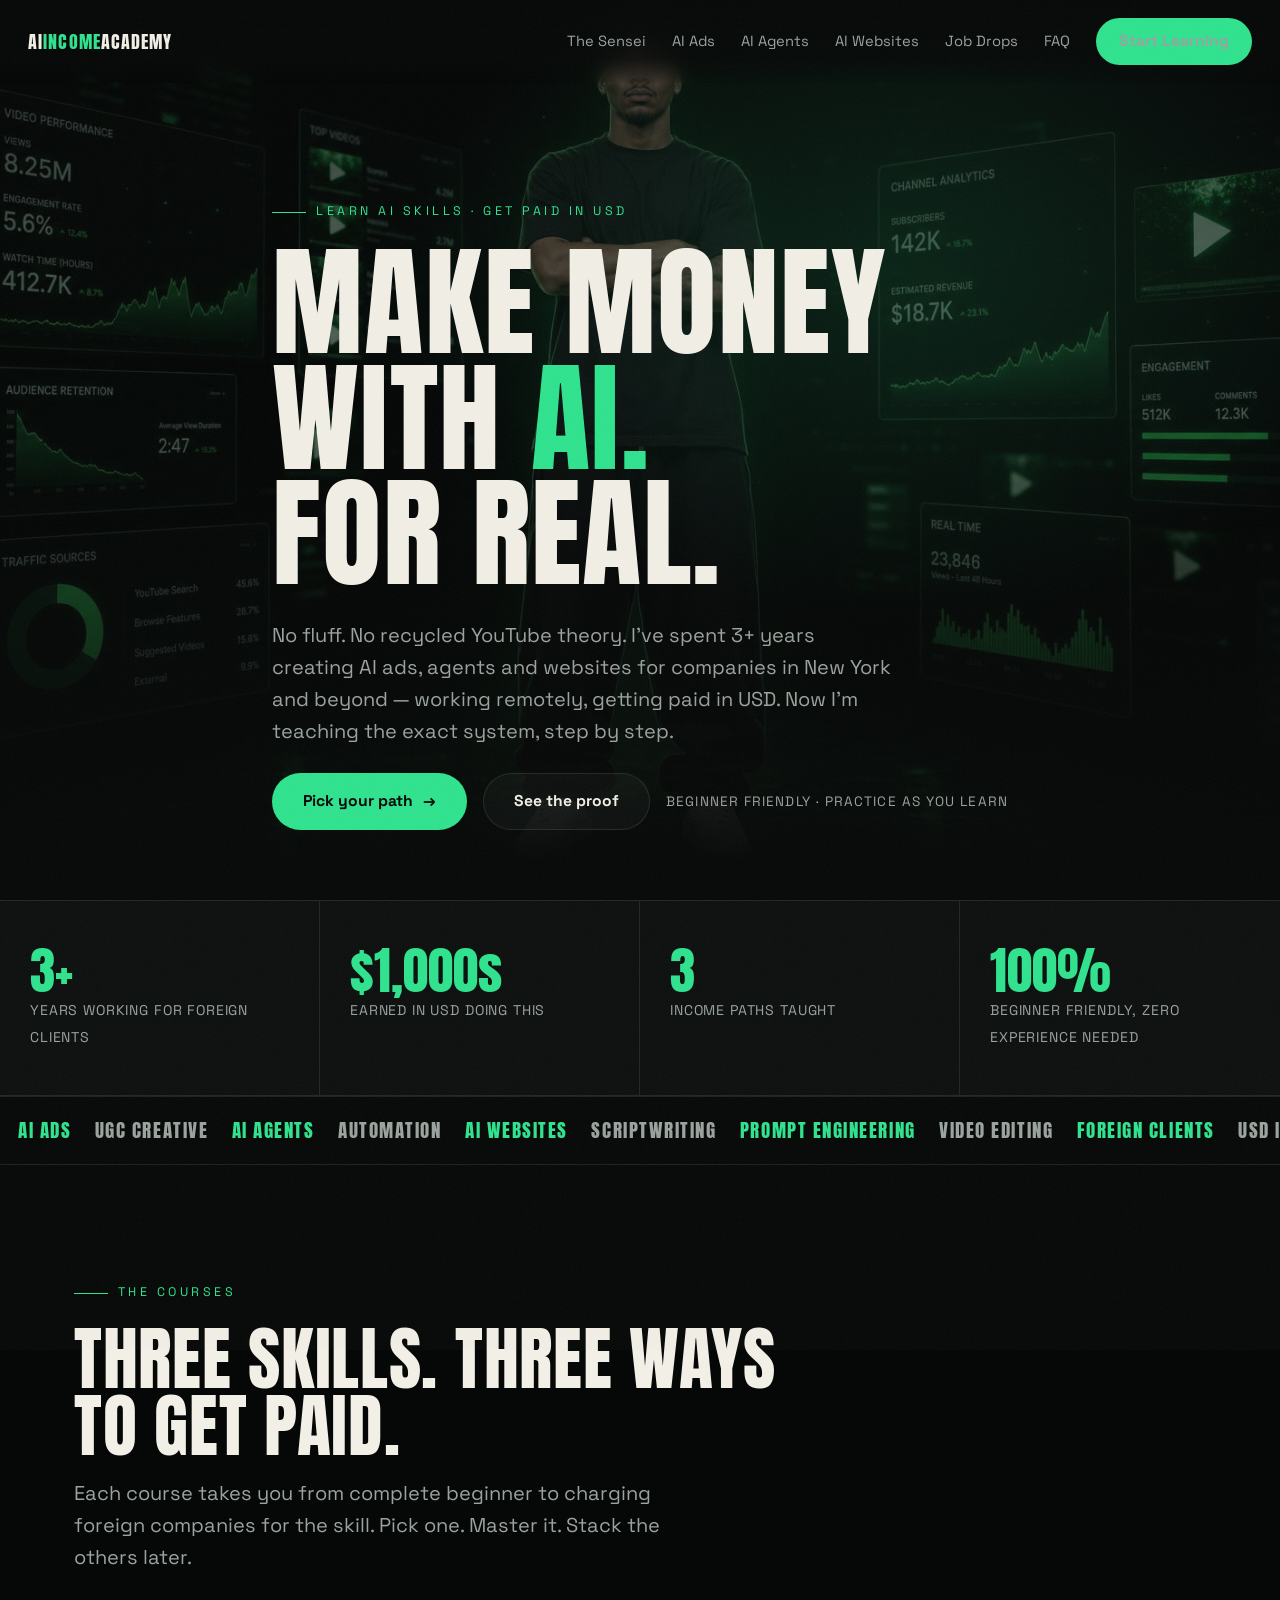
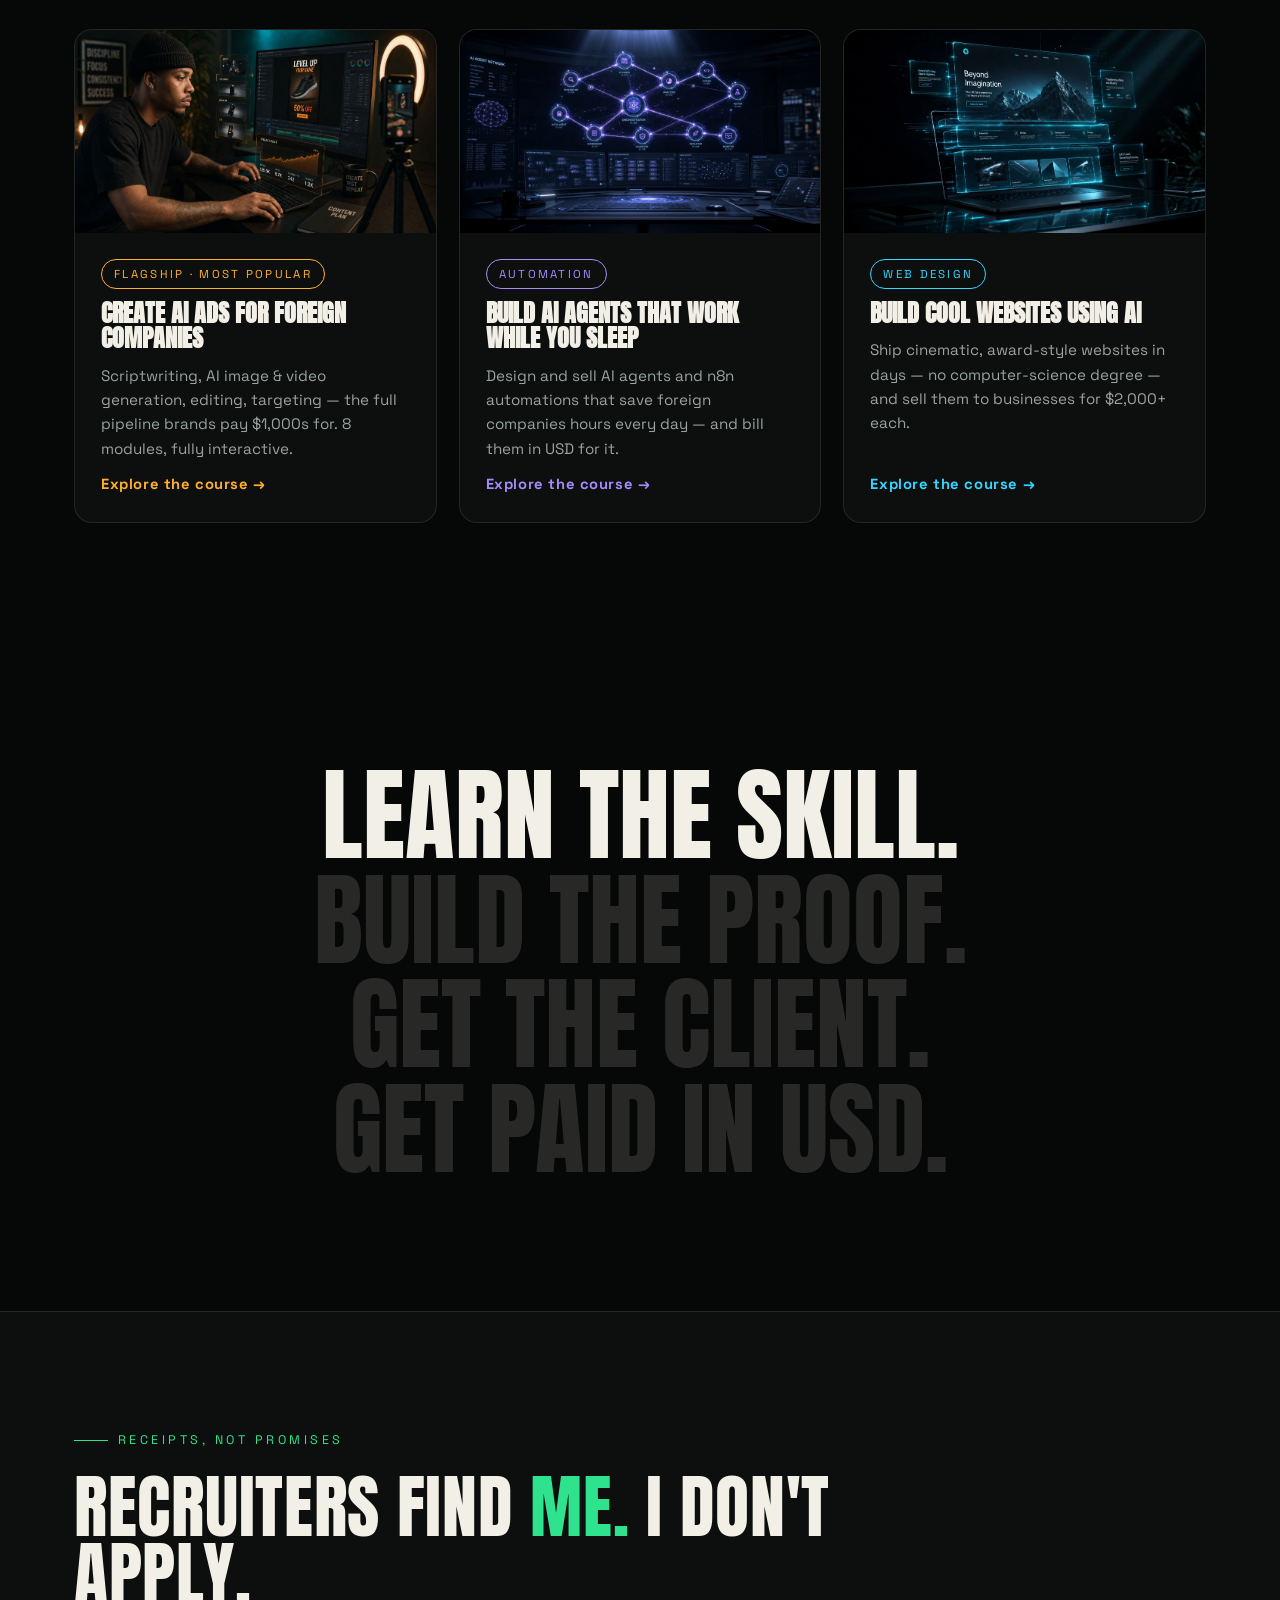
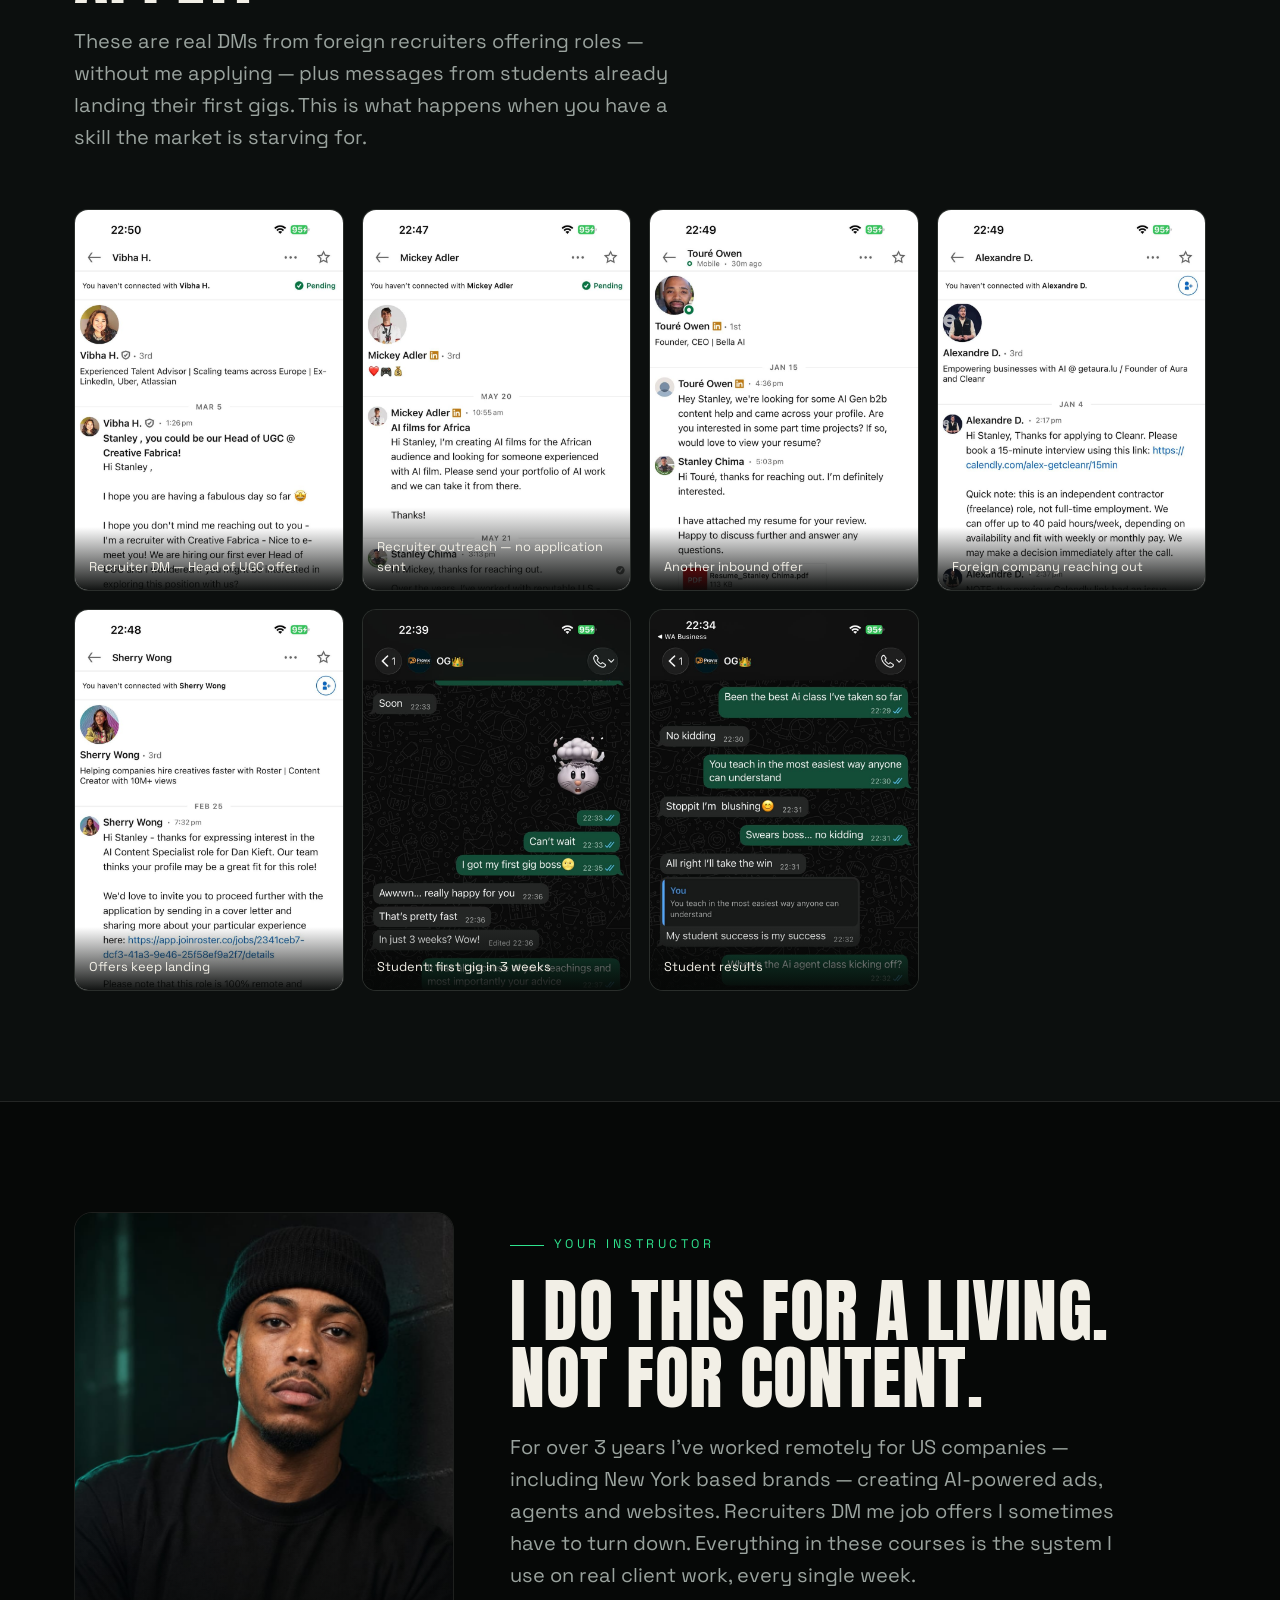
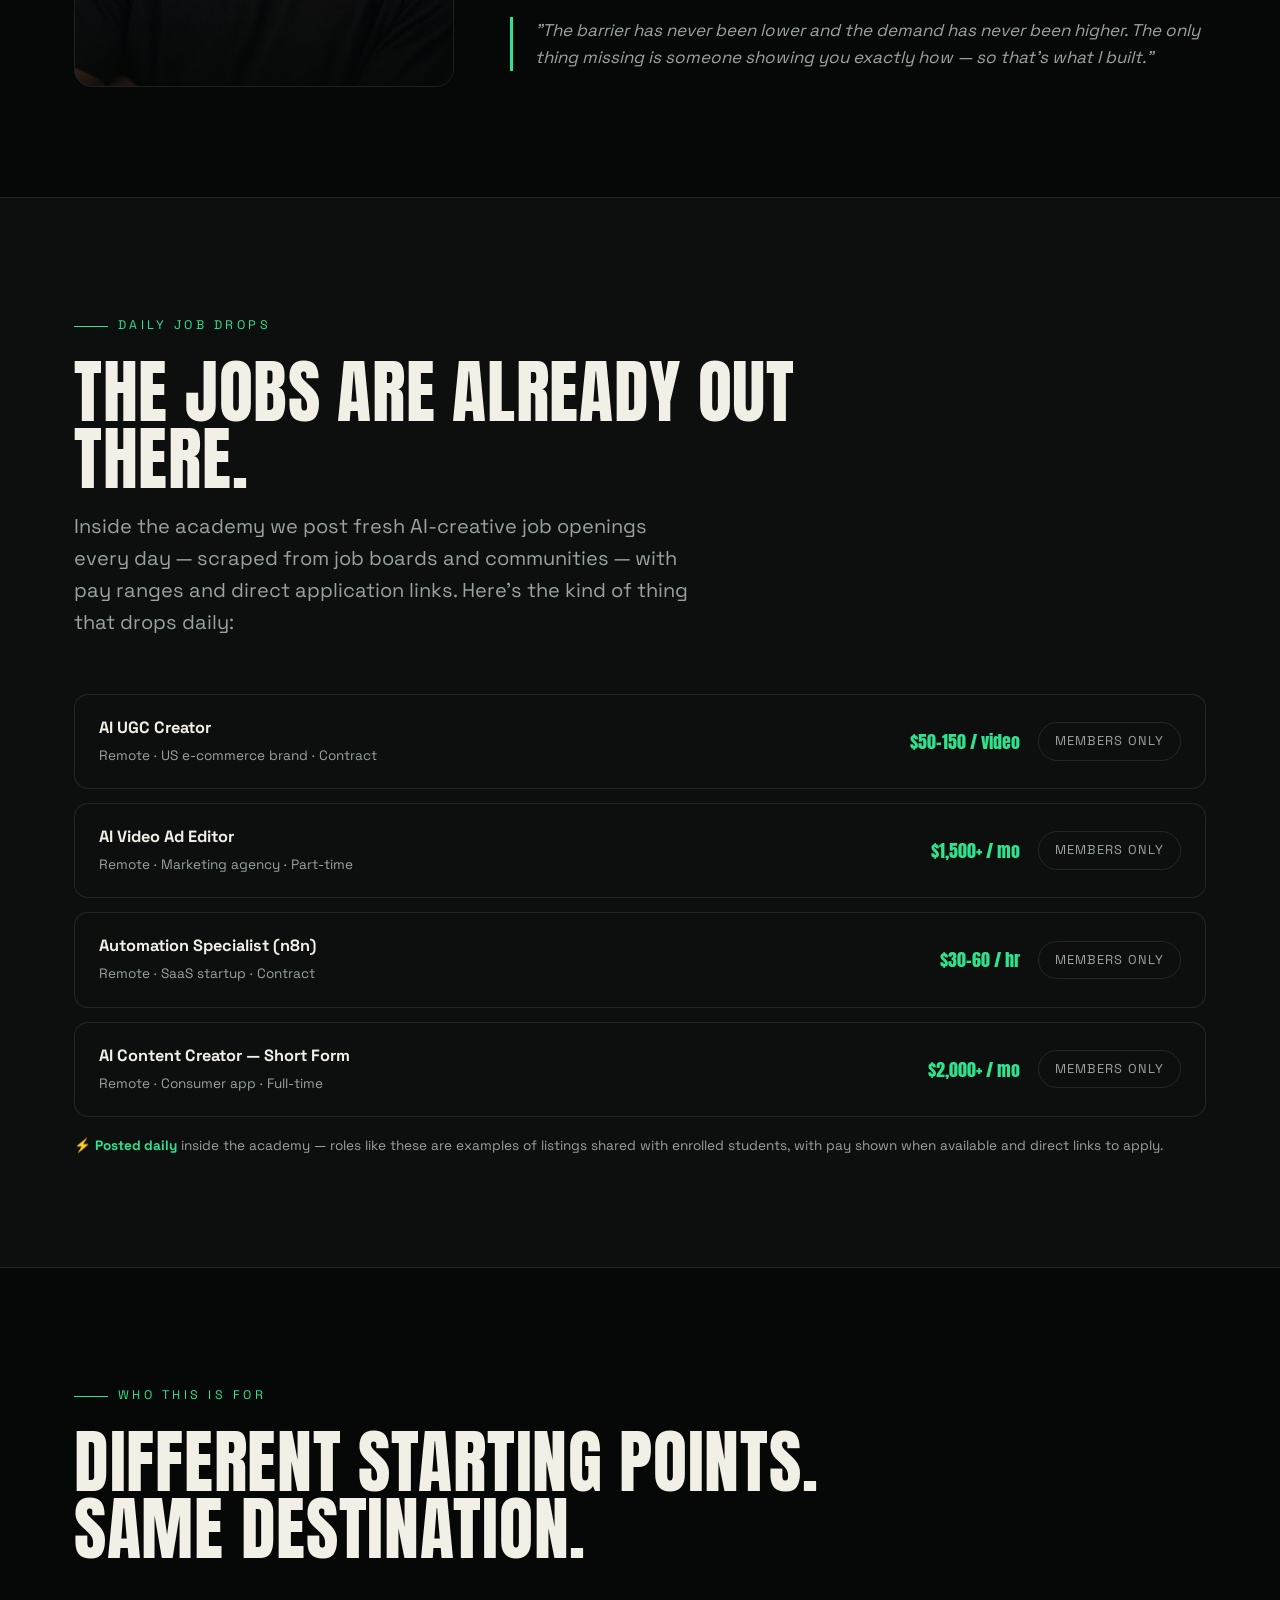
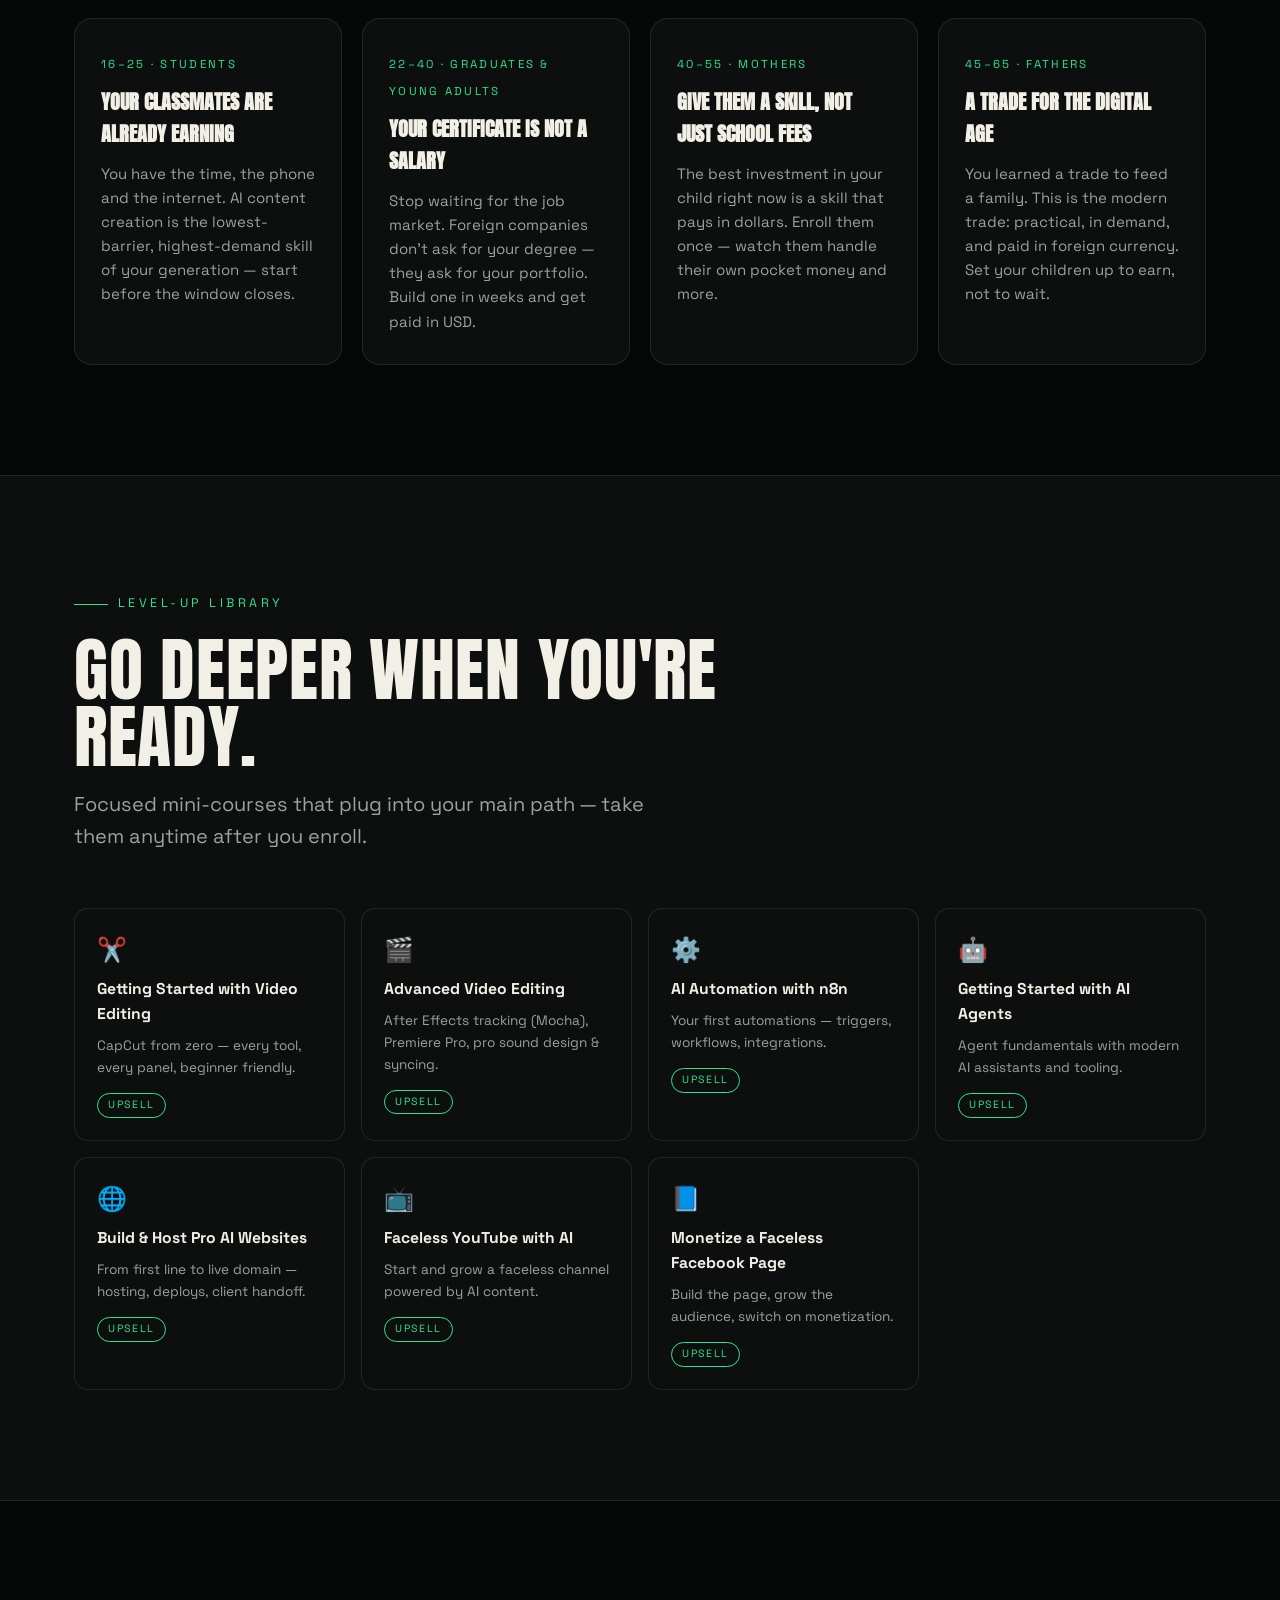
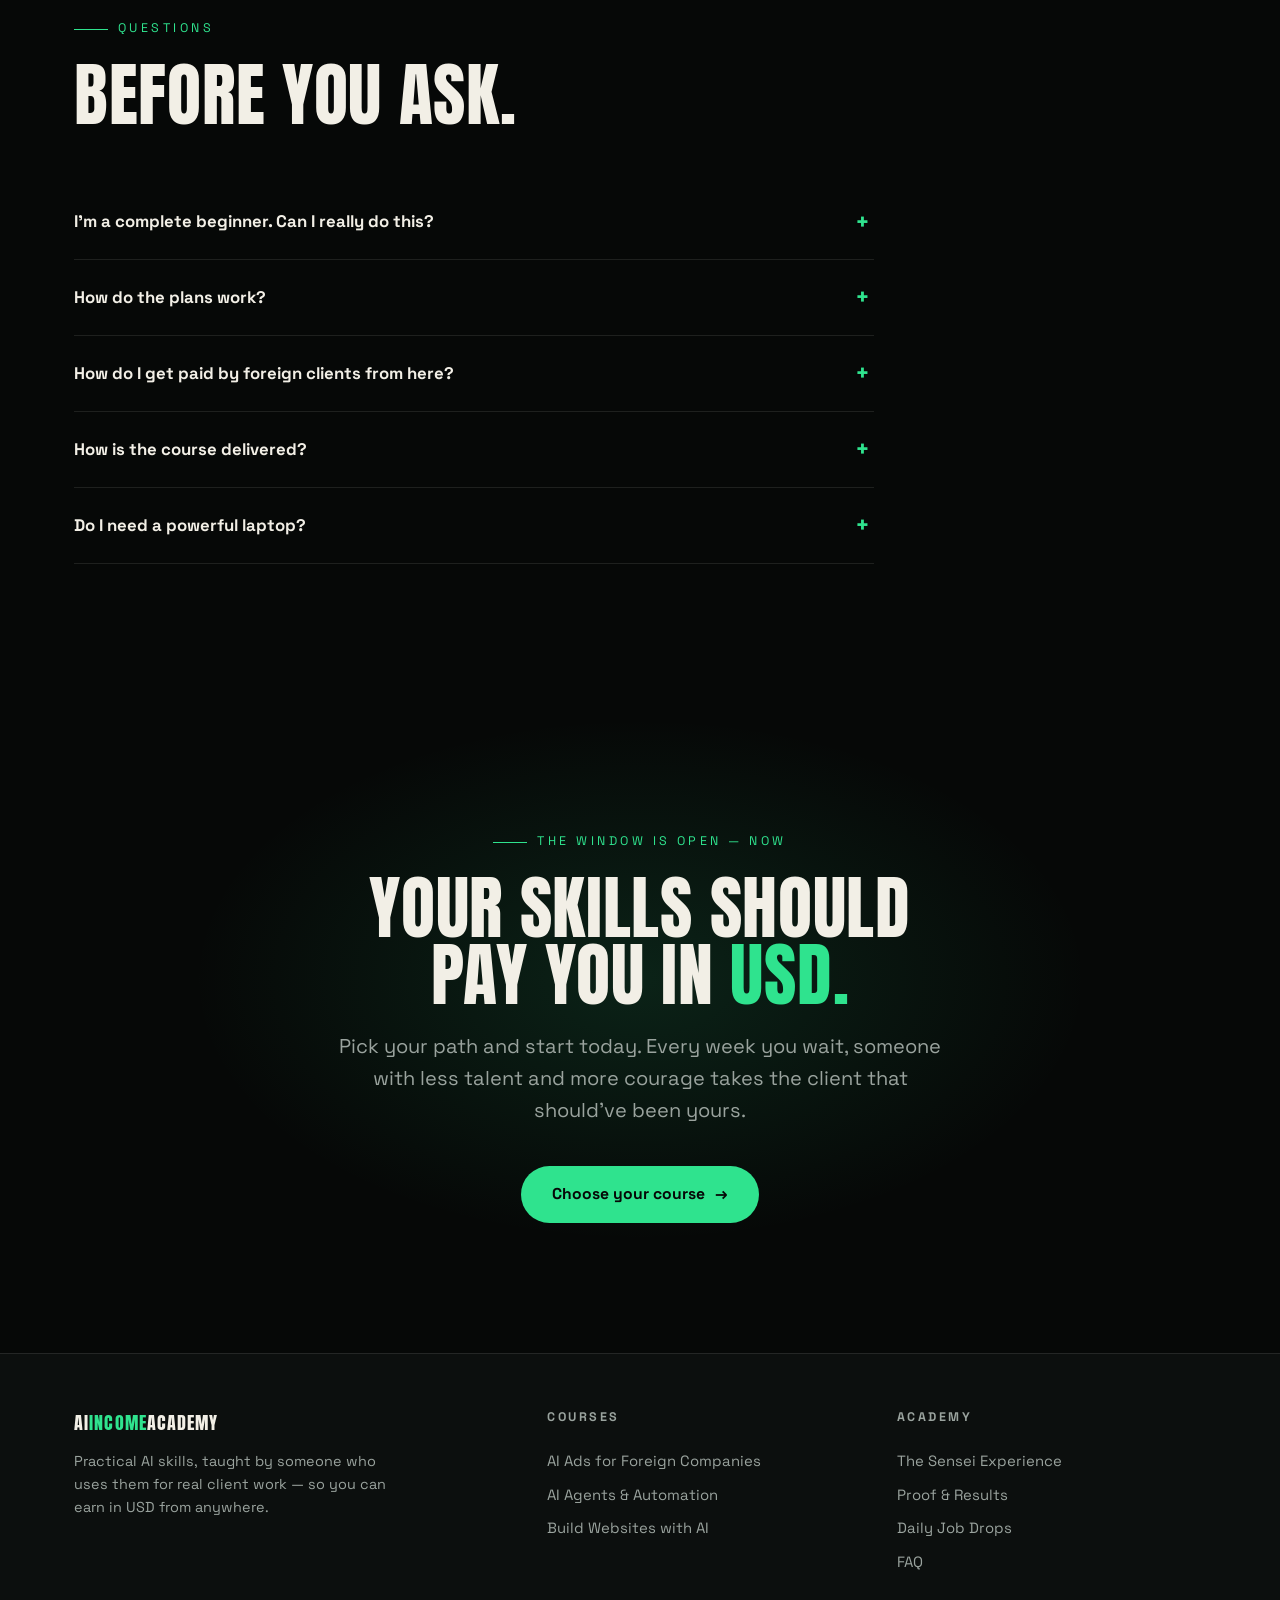
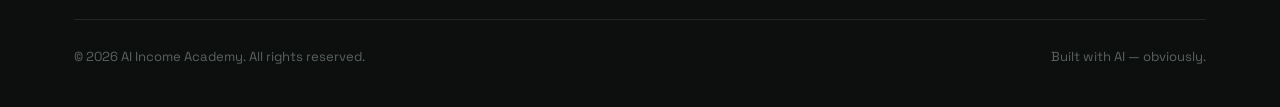
==== commit d0f60691: "Add Sensei scroll-scrubbed AI-video experience, classroom + admin dashboard - /sensei: 3-act cinemat" ====
--- a/index.html
+++ b/index.html
@@ -20,6 +20,7 @@
   <nav class="nav">
     <a class="nav-logo" href="/">AI<b>INCOME</b>ACADEMY</a>
     <div class="nav-links">
+      <a href="/sensei">The Sensei</a>
       <a href="/courses/ai-ads">AI Ads</a>
       <a href="/courses/ai-agents">AI Agents</a>
       <a href="/courses/ai-websites">AI Websites</a>
@@ -143,7 +144,7 @@
   <!-- TUTOR -->
   <section class="section">
     <div class="wrap tutor">
-      <div class="tutor-photo reveal"><img src="/assets/img/tutor-sheet.jpg" alt="Your instructor" /></div>
+      <div class="tutor-photo reveal"><img src="/assets/img/tutor-portrait.jpg" alt="Your instructor — AI-generated portrait" /></div>
       <div class="reveal">
         <span class="kicker">Your instructor</span>
         <h2 class="display h-1">I do this for a living. Not for content.</h2>
@@ -305,6 +306,7 @@
         </div>
         <div>
           <h4>Academy</h4>
+          <a href="/sensei">The Sensei Experience</a>
           <a href="#proof">Proof &amp; Results</a>
           <a href="#jobs">Daily Job Drops</a>
           <a href="#faq">FAQ</a>
--- a/css/styles.css
+++ b/css/styles.css
@@ -536,7 +536,7 @@
 .tutor-photo img {
   width: 100%; height: 100%;
   object-fit: cover;
-  object-position: 100% 20%;
+  object-position: center top;
 }
 .tutor-photo::after {
   content: "";
